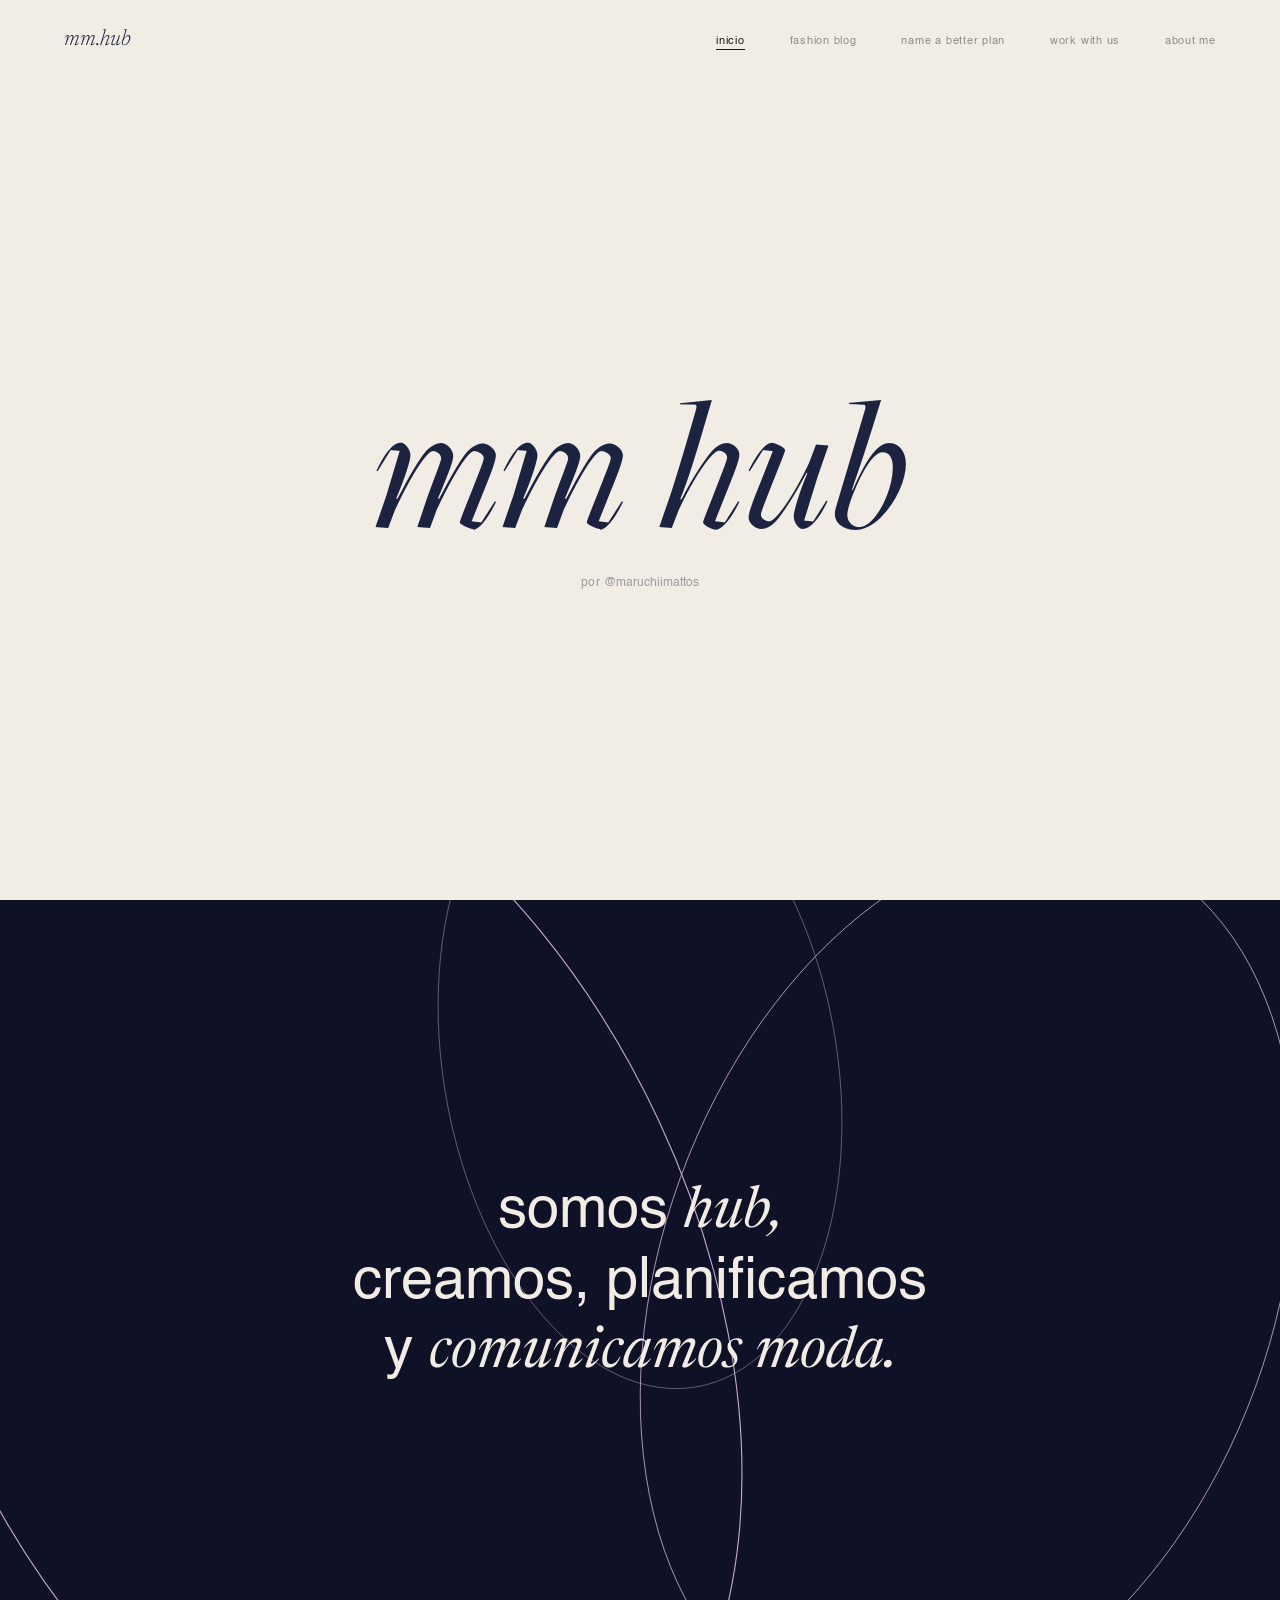
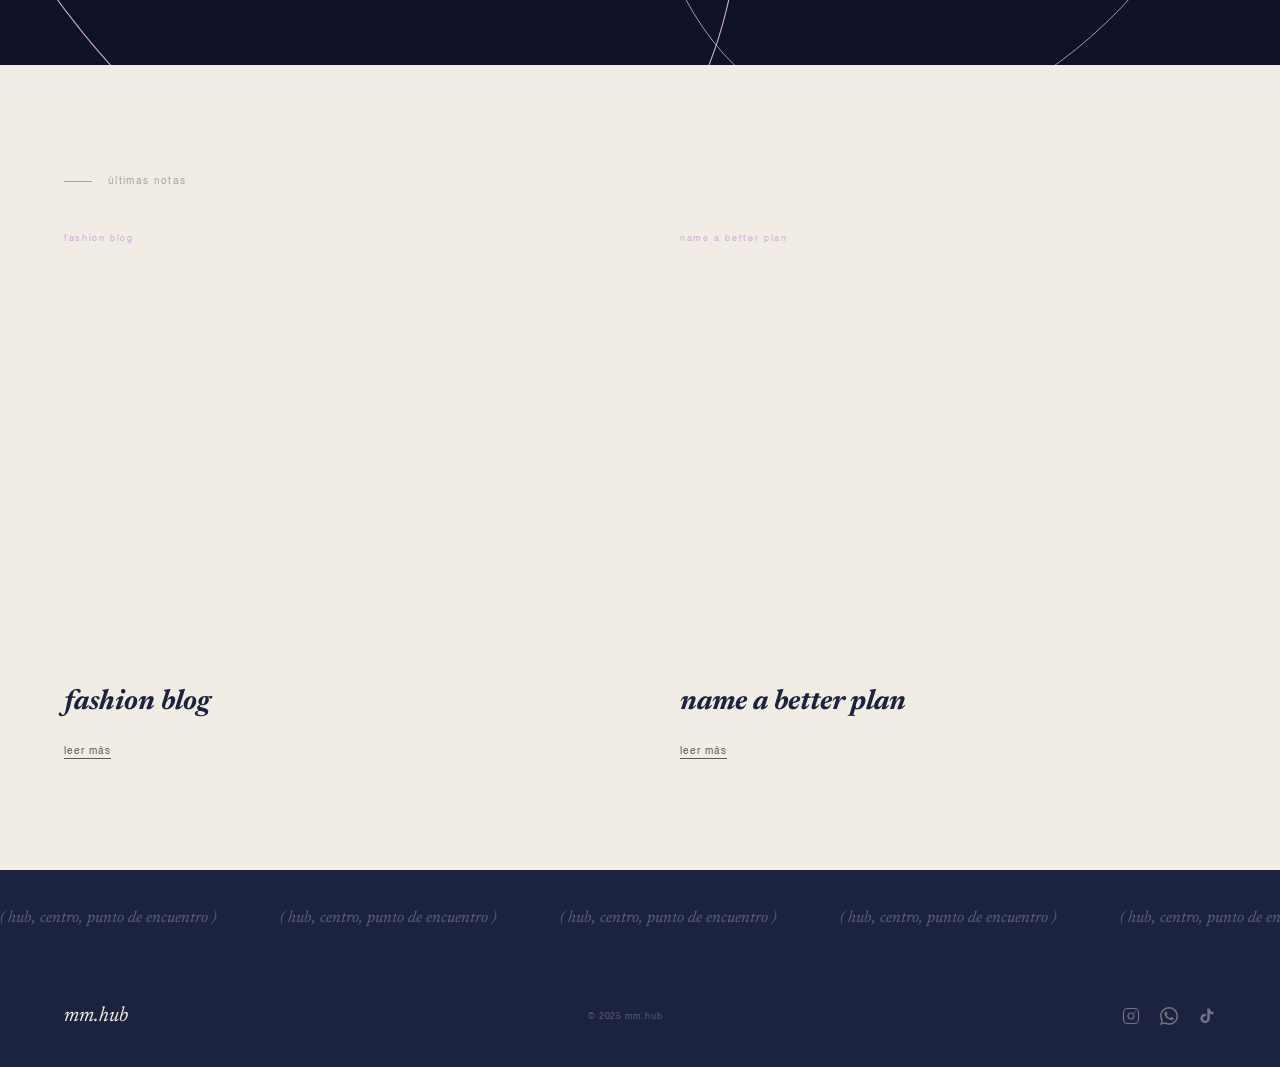
==== index.html @ 2b20dc08 "match reference: MMSerif hero title, photo overlap position, lema bg image + curves restored Co-Auth" ====
<!DOCTYPE html>
<html lang="es">
<head>
  <meta charset="UTF-8"/>
  <meta name="viewport" content="width=device-width, initial-scale=1.0"/>
  <title>mm.hub</title>
  <meta name="description" content="mm.hub — moda, comunicación y creatividad."/>
  <link rel="stylesheet" href="assets/css/style.css"/>
</head>
<body>

  <nav class="nav" id="nav">
    <a href="index.html" class="nav__logo">mm.hub</a>
    <ul class="nav__links">
      <li><a href="index.html" class="active">inicio</a></li>
      <li><a href="fashion-blog.html">fashion blog</a></li>
      <li><a href="name-a-better-plan.html">name a better plan</a></li>
      <li><a href="work.html">work with us</a></li>
      <li><a href="about.html">about me</a></li>
    </ul>
    <button class="nav__burger" aria-label="Menú"><span></span><span></span><span></span></button>
  </nav>

  <!-- HERO -->
  <section class="home-hero">
    <h1 class="home-hero__title">mm hub</h1>
    <img class="home-hero__photo" src="assets/images/hero-photo.jpg" alt="mm.hub" onerror="this.style.display='none'"/>
    <p class="home-hero__handle">por @<span style="letter-spacing:0">maruchiimattos</span></p>
  </section>

  <!-- LEMA -->
  <div class="lema">
    <div class="lema__overlay"></div>
    <svg class="lema__curves" viewBox="0 0 1200 700" fill="none" xmlns="http://www.w3.org/2000/svg" preserveAspectRatio="xMidYMid slice">
      <ellipse cx="300" cy="350" rx="350" ry="550" stroke="#C9A8D4" stroke-width="1" transform="rotate(-25 300 350)"/>
      <ellipse cx="900" cy="350" rx="280" ry="420" stroke="#C9A8D4" stroke-width="0.7" transform="rotate(20 900 350)"/>
      <ellipse cx="600" cy="150" rx="180" ry="300" stroke="#C9A8D4" stroke-width="0.4" transform="rotate(-10 600 150)"/>
    </svg>
    <div class="lema__text reveal">
      <p>somos <em>hub,</em></p>
      <p>creamos, planificamos</p>
      <p>y <em>comunicamos moda.</em></p>
    </div>
  </div>

  <!-- BLOG PREVIEW -->
  <section class="home-blog">
    <p class="section-label">últimas notas</p>
    <div class="home-blog__grid">

      <div class="reveal">
        <p class="home-blog__tag">fashion blog</p>
        <div class="home-blog__img" id="fb-img-wrap">
          <img src="assets/images/placeholder-fb.jpg" alt="" onerror="this.style.opacity='0'"/>
        </div>
        <h2 class="home-blog__title" id="fb-title">fashion blog</h2>
        <p class="home-blog__excerpt" id="fb-excerpt"></p>
        <a href="fashion-blog.html" class="home-blog__link">leer más</a>
      </div>

      <div class="reveal reveal-d1">
        <p class="home-blog__tag">name a better plan</p>
        <div class="home-blog__img" id="nb-img-wrap">
          <img src="assets/images/placeholder-nb.jpg" alt="" onerror="this.style.opacity='0'"/>
        </div>
        <h2 class="home-blog__title" id="nb-title">name a better plan</h2>
        <p class="home-blog__excerpt" id="nb-excerpt"></p>
        <a href="name-a-better-plan.html" class="home-blog__link">leer más</a>
      </div>

    </div>
  </section>

  <!-- MARQUEE -->
  <div class="marquee-band">
    <div class="marquee-band__track">
      <span class="marquee-band__item">( hub, centro, punto de encuentro )</span>
      <span class="marquee-band__item">( hub, centro, punto de encuentro )</span>
      <span class="marquee-band__item">( hub, centro, punto de encuentro )</span>
      <span class="marquee-band__item">( hub, centro, punto de encuentro )</span>
      <span class="marquee-band__item">( hub, centro, punto de encuentro )</span>
      <span class="marquee-band__item">( hub, centro, punto de encuentro )</span>
    </div>
  </div>

  <footer class="footer">
    <span class="footer__logo">mm.hub</span>
    <span class="footer__copy">© 2025 mm.hub</span>
    <div class="footer__socials">
      <a href="https://www.instagram.com/maruchiimattos/" target="_blank" rel="noopener" class="footer__social" aria-label="Instagram">
        <svg width="18" height="18" viewBox="0 0 24 24" fill="none" stroke="currentColor" stroke-width="1.5" stroke-linecap="round" stroke-linejoin="round"><rect x="2" y="2" width="20" height="20" rx="5"/><circle cx="12" cy="12" r="4"/><circle cx="17.5" cy="6.5" r="1" fill="currentColor" stroke="none"/></svg>
      </a>
      <a href="https://wa.me/59895314458" target="_blank" rel="noopener" class="footer__social" aria-label="WhatsApp">
        <svg width="18" height="18" viewBox="0 0 24 24" fill="currentColor"><path d="M17.472 14.382c-.297-.149-1.758-.867-2.03-.967-.273-.099-.471-.148-.67.15-.197.297-.767.966-.94 1.164-.173.199-.347.223-.644.075-.297-.15-1.255-.463-2.39-1.475-.883-.788-1.48-1.761-1.653-2.059-.173-.297-.018-.458.13-.606.134-.133.298-.347.446-.52.149-.174.198-.298.298-.497.099-.198.05-.371-.025-.52-.075-.149-.669-1.612-.916-2.207-.242-.579-.487-.5-.669-.51-.173-.008-.371-.01-.57-.01-.198 0-.52.074-.792.372-.272.297-1.04 1.016-1.04 2.479 0 1.462 1.065 2.875 1.213 3.074.149.198 2.096 3.2 5.077 4.487.709.306 1.262.489 1.694.625.712.227 1.36.195 1.871.118.571-.085 1.758-.719 2.006-1.413.248-.694.248-1.289.173-1.413-.074-.124-.272-.198-.57-.347m-5.421 7.403h-.004a9.87 9.87 0 01-5.031-1.378l-.361-.214-3.741.982.998-3.648-.235-.374a9.86 9.86 0 01-1.51-5.26c.001-5.45 4.436-9.884 9.888-9.884 2.64 0 5.122 1.03 6.988 2.898a9.825 9.825 0 012.893 6.994c-.003 5.45-4.437 9.884-9.885 9.884m8.413-18.297A11.815 11.815 0 0012.05 0C5.495 0 .16 5.335.157 11.892c0 2.096.547 4.142 1.588 5.945L.057 24l6.305-1.654a11.882 11.882 0 005.683 1.448h.005c6.554 0 11.89-5.335 11.893-11.893a11.821 11.821 0 00-3.48-8.413z"/></svg>
      </a>
      <a href="https://www.tiktok.com/@maruchiimattos" target="_blank" rel="noopener" class="footer__social" aria-label="TikTok">
        <svg width="18" height="18" viewBox="0 0 24 24" fill="currentColor"><path d="M19.59 6.69a4.83 4.83 0 01-3.77-4.25V2h-3.45v13.67a2.89 2.89 0 01-2.88 2.5 2.89 2.89 0 01-2.89-2.89 2.89 2.89 0 012.89-2.89c.28 0 .54.04.79.1V9.01a6.27 6.27 0 00-.79-.05 6.34 6.34 0 00-6.34 6.34 6.34 6.34 0 006.34 6.34 6.34 6.34 0 006.33-6.34V8.69a8.19 8.19 0 004.79 1.54V6.79a4.85 4.85 0 01-1.02-.1z"/></svg>
      </a>
    </div>
  </footer>

  <script src="assets/js/main.js"></script>
  <script src="assets/js/blog-loader.js"></script>
  <script>
    loadHomePreview(
      "fashion_blog",
      document.getElementById("fb-title"),
      document.getElementById("fb-excerpt"),
      document.getElementById("fb-img-wrap")
    );
    loadHomePreview(
      "name_a_better_plan",
      document.getElementById("nb-title"),
      document.getElementById("nb-excerpt"),
      document.getElementById("nb-img-wrap")
    );
  </script>
</body>
</html>
---- assets/css/style.css ----
@import url('https://fonts.googleapis.com/css2?family=Newsreader:ital,opsz,wght@1,6..72,300;1,6..72,400&display=swap');

/* FONTS */
@font-face {
  font-family: 'MMSerif';
  src: url('../fonts/serif.otf') format('opentype');
  font-weight: 400;
  font-style: italic;
  font-display: swap;
}
@font-face {
  font-family: 'MMSans';
  src: url('../fonts/sans.ttf') format('truetype');
  font-weight: 400;
  font-style: normal;
  font-display: swap;
}

/* TOKENS */
:root {
  --cream:    #F2EDE4;
  --navy:     #1C2340;
  --lavender: #C9A8D4;
  --black:    #1A1A1A;
  --ff-display: 'Newsreader', Georgia, sans-serif;
  --ff-serif:   'MMSerif', Georgia, sans-serif;
  --ff-sans:    'MMSans', Helvetica, Arial, sans-serif;
  --ease:     cubic-bezier(0.25, 0.1, 0.25, 1);
  --ease-out: cubic-bezier(0, 0, 0.2, 1);
}

/* RESET */
*, *::before, *::after { box-sizing: border-box; margin: 0; padding: 0; }
html { scroll-behavior: smooth; }
body {
  font-family: var(--ff-sans);
  color: var(--black);
  background: var(--cream);
  -webkit-font-smoothing: antialiased;
  overflow-x: hidden;
}
img { display: block; max-width: 100%; }
a { text-decoration: none; color: inherit; }
ul { list-style: none; }
button { cursor: pointer; border: none; background: none; font-family: inherit; }

/* ── NAV ── */
.nav {
  position: fixed;
  top: 0; left: 0; right: 0;
  z-index: 100;
  display: flex;
  align-items: center;
  justify-content: space-between;
  padding: 1.8rem 4rem;
  transition: background 0.4s, padding 0.3s, box-shadow 0.3s;
}
.nav.scrolled {
  background: var(--cream);
  padding: 1.1rem 4rem;
  box-shadow: 0 1px 0 rgba(26,26,26,0.07);
}
.nav__logo {
  font-family: 'Newsreader', Georgia, sans-serif;
  font-style: italic;
  font-weight: 300;
  font-size: 1.4rem;
  color: var(--navy);
}
.nav__links {
  display: flex;
  gap: 2.8rem;
  align-items: center;
}
.nav__links a {
  font-family: var(--ff-sans);
  font-size: 0.68rem;
  letter-spacing: 0.07em;
  color: var(--black);
  opacity: 0.45;
  transition: opacity 0.2s;
}
.nav__links a:hover, .nav__links a.active { opacity: 1; }
.nav__links a.active { border-bottom: 1px solid currentColor; padding-bottom: 2px; }
.nav__burger {
  display: none;
  flex-direction: column;
  gap: 5px;
  padding: 4px;
}
.nav__burger span {
  display: block; width: 22px; height: 1px;
  background: var(--black);
  transition: transform 0.3s, opacity 0.3s;
}
.nav__burger.open span:nth-child(1) { transform: translateY(6px) rotate(45deg); }
.nav__burger.open span:nth-child(2) { opacity: 0; }
.nav__burger.open span:nth-child(3) { transform: translateY(-6px) rotate(-45deg); }

/* ── HOME HERO ── */
.home-hero {
  min-height: 100vh;
  display: flex;
  flex-direction: column;
  align-items: center;
  justify-content: center;
  background: var(--cream);
  padding: 10rem 4rem 6rem;
  text-align: center;
  position: relative;
  overflow: hidden;
}
.home-hero__title {
  font-family: 'MMSerif', Georgia, sans-serif;
  font-style: italic;
  font-weight: 400;
  font-size: clamp(5rem, 15vw, 13rem);
  color: var(--navy);
  line-height: 0.88;
  position: relative;
  z-index: 1;
}
.home-hero__photo {
  width: clamp(160px, 18vw, 240px);
  aspect-ratio: 3/4;
  object-fit: cover;
  position: absolute;
  top: 50%;
  left: 50%;
  transform: translate(-35%, -52%) rotate(5deg);
  z-index: 2;
  box-shadow: 0 16px 48px rgba(0,0,0,0.18);
}
.home-hero__handle {
  font-size: 0.78rem;
  letter-spacing: 0.04em;
  color: var(--navy);
  opacity: 0.4;
  margin-top: 2rem;
  position: relative;
  z-index: 1;
}

/* ── LEMA ── */
.lema {
  min-height: 85vh;
  display: flex;
  align-items: center;
  justify-content: center;
  background: var(--navy) url('../images/lema-bg.jpg') center/cover no-repeat;
  position: relative;
  overflow: hidden;
}
.lema__overlay {
  position: absolute;
  inset: 0;
  background: rgba(10, 12, 28, 0.72);
}
.lema__curves {
  position: absolute;
  inset: 0;
  width: 100%;
  height: 100%;
  pointer-events: none;
}
.lema__text {
  position: relative;
  z-index: 1;
  text-align: center;
  padding: 3rem;
}
.lema__text p {
  font-family: var(--ff-sans);
  font-size: clamp(1.8rem, 4.5vw, 3.8rem);
  color: var(--cream);
  line-height: 1.2;
}
.lema__text em {
  font-family: var(--ff-display);
  font-style: italic;
}

/* ── HOME BLOG PREVIEW ── */
.home-blog {
  background: var(--cream);
  padding: 7rem 4rem;
}
.section-label {
  font-size: 0.6rem;
  letter-spacing: 0.14em;
  opacity: 0.35;
  margin-bottom: 3rem;
  display: flex;
  align-items: center;
  gap: 1rem;
}
.section-label::before {
  content: '';
  display: block;
  width: 28px;
  height: 1px;
  background: currentColor;
}
.home-blog__grid {
  display: grid;
  grid-template-columns: 1fr 1fr;
  gap: 5rem;
}
.home-blog__tag {
  font-size: 0.57rem;
  letter-spacing: 0.18em;
  color: var(--lavender);
  margin-bottom: 1.2rem;
}
.home-blog__img {
  width: 100%;
  aspect-ratio: 4/3;
  object-fit: cover;
  margin-bottom: 1.5rem;
  overflow: hidden;
}
.home-blog__img img {
  width: 100%;
  height: 100%;
  object-fit: cover;
  transition: transform 0.6s var(--ease);
}
.home-blog__img:hover img { transform: scale(1.03); }
.home-blog__title {
  font-family: var(--ff-display);
  font-style: italic;
  font-size: 1.75rem;
  color: var(--navy);
  line-height: 1.05;
  margin-bottom: 0.9rem;
}
.home-blog__excerpt {
  font-size: 0.83rem;
  line-height: 1.9;
  opacity: 0.52;
  margin-bottom: 1.5rem;
}
.home-blog__link {
  font-size: 0.6rem;
  letter-spacing: 0.1em;
  border-bottom: 1px solid var(--black);
  padding-bottom: 2px;
  opacity: 0.7;
  transition: opacity 0.2s;
}
.home-blog__link:hover { opacity: 1; }

/* ── MARQUEE ── */
.marquee-band {
  background: var(--navy);
  padding: 2.5rem 0;
  overflow: hidden;
}
.marquee-band__track {
  display: flex;
  gap: 4rem;
  white-space: nowrap;
  animation: marquee 28s linear infinite;
}
.marquee-band__item {
  font-family: var(--ff-display);
  font-style: italic;
  font-size: 1rem;
  color: var(--cream);
  opacity: 0.3;
  flex-shrink: 0;
  transition: opacity 0.3s;
}
.marquee-band__item:hover { opacity: 0.8; }
@keyframes marquee {
  from { transform: translateX(0); }
  to   { transform: translateX(-50%); }
}

/* ── BLOG PAGES ── */
.blog-page { background: var(--cream); padding-top: 6rem; }

.blog-featured {
  display: grid;
  grid-template-columns: 1fr 1fr;
  min-height: 80vh;
}
.blog-featured__img {
  width: 100%;
  height: 100%;
  min-height: 60vh;
  object-fit: cover;
}
.blog-featured__content {
  padding: 5rem;
  display: flex;
  flex-direction: column;
  justify-content: center;
}
.blog-featured__label {
  font-size: 0.57rem;
  letter-spacing: 0.2em;
  color: rgba(26,26,26,0.38);
  margin-bottom: 2rem;
}
.blog-featured__title {
  font-family: var(--ff-display);
  font-style: italic;
  font-size: clamp(2rem, 4vw, 3.8rem);
  color: var(--navy);
  line-height: 1.0;
  margin-bottom: 1.5rem;
}
.blog-featured__text {
  font-size: 0.88rem;
  line-height: 2;
  opacity: 0.55;
  max-width: 420px;
  margin-bottom: 2.5rem;
}
.blog-featured__date {
  font-size: 0.57rem;
  letter-spacing: 0.1em;
  opacity: 0.3;
  margin-bottom: 2rem;
}
.blog-featured__read {
  font-size: 0.65rem;
  letter-spacing: 0.1em;
  color: var(--navy);
  border-bottom: 1px solid var(--navy);
  padding-bottom: 3px;
  display: inline-block;
  opacity: 0.65;
  transition: opacity 0.2s;
}
.blog-featured__read:hover { opacity: 1; }

.blog-grid {
  display: grid;
  grid-template-columns: repeat(3, 1fr);
  gap: 3rem 2.5rem;
  padding: 5rem 4rem;
  background: var(--cream);
}
.blog-card { cursor: pointer; }
.blog-card__img-wrap {
  overflow: hidden;
  margin-bottom: 1.1rem;
}
.blog-card__img {
  width: 100%;
  aspect-ratio: 3/4;
  object-fit: cover;
  display: block;
  transition: transform 0.6s var(--ease);
}
.blog-card:hover .blog-card__img { transform: scale(1.04); }
.blog-card__cat {
  font-size: 0.53rem;
  letter-spacing: 0.2em;
  color: rgba(26,26,26,0.38);
  margin-bottom: 0.45rem;
}
.blog-card__title {
  font-family: var(--ff-display);
  font-style: italic;
  font-size: 1.18rem;
  color: var(--navy);
  line-height: 1.15;
  margin-bottom: 0.55rem;
}
.blog-card__excerpt {
  font-size: 0.75rem;
  line-height: 1.85;
  opacity: 0.48;
}
.blog-card__date {
  margin-top: 0.7rem;
  font-size: 0.53rem;
  letter-spacing: 0.1em;
  opacity: 0.28;
}

/* ── WORK WITH US ── */
.work-page { background: var(--cream); }
.work-intro {
  padding: 9rem 4rem 4rem;
}
.work-intro__title {
  font-family: var(--ff-display);
  font-style: italic;
  font-size: clamp(3rem, 7vw, 6rem);
  color: var(--navy);
  line-height: 1.0;
  max-width: 700px;
  margin-bottom: 1.5rem;
}
.work-intro__sub {
  font-size: 0.88rem;
  line-height: 1.9;
  opacity: 0.48;
  max-width: 440px;
}

.accordion { border-top: 1px solid rgba(26,26,26,0.09); }
.accordion__item { border-bottom: 1px solid rgba(26,26,26,0.09); }
.accordion__trigger {
  width: 100%;
  display: grid;
  grid-template-columns: 64px 1fr 36px;
  align-items: center;
  gap: 2rem;
  padding: 2.5rem 4rem;
  text-align: left;
  cursor: pointer;
  transition: background 0.25s;
}
.accordion__trigger:hover { background: rgba(26,26,26,0.02); }
.accordion__num {
  font-family: var(--ff-display);
  font-style: italic;
  font-size: 2rem;
  color: var(--lavender);
  line-height: 1;
}
.accordion__name {
  font-family: var(--ff-display);
  font-style: italic;
  font-size: clamp(1.4rem, 2.5vw, 2rem);
  color: var(--navy);
}
.accordion__icon {
  font-size: 1.4rem;
  color: var(--navy);
  opacity: 0.35;
  transition: transform 0.4s var(--ease), opacity 0.2s;
  justify-self: end;
  line-height: 1;
}
.accordion__item.open .accordion__icon {
  transform: rotate(45deg);
  opacity: 0.7;
}
.accordion__body {
  max-height: 0;
  overflow: hidden;
  transition: max-height 0.5s var(--ease);
}
.accordion__body-inner {
  padding: 0 4rem 2.8rem calc(64px + 2rem + 4rem);
  font-size: 0.87rem;
  line-height: 2.05;
  opacity: 0.55;
  max-width: 580px;
}

.work-cta {
  background: var(--navy);
  padding: 7rem 4rem;
  text-align: center;
}
.work-cta__title {
  font-family: 'Newsreader', Georgia, sans-serif;
  font-style: italic;
  font-weight: 300;
  font-optical-sizing: none;
  font-size: clamp(2rem, 5vw, 3.5rem);
  color: var(--cream);
  margin-bottom: 3rem;
  line-height: 1.1;
}
.work-cta__btns { display: flex; gap: 1.5rem; justify-content: center; flex-wrap: wrap; }
.btn {
  display: inline-block;
  padding: 1rem 2.5rem;
  font-family: var(--ff-sans);
  font-size: 0.68rem;
  letter-spacing: 0.12em;
  transition: all 0.3s;
  cursor: pointer;
}
.btn--cream { background: var(--cream); color: var(--navy); }
.btn--cream:hover { background: #fff; }
.btn--outline { background: transparent; color: var(--cream); border: 1px solid rgba(240,235,227,0.3); }
.btn--outline:hover { border-color: rgba(240,235,227,0.8); }

/* ── ABOUT ME ── */
.about-page { background: var(--cream); }
.about-hero {
  display: grid;
  grid-template-columns: 1fr 1fr;
  min-height: 100vh;
}
.about-hero__img {
  width: 100%;
  height: 100%;
  object-fit: cover;
  object-position: top;
  min-height: 60vh;
}
.about-hero__content {
  padding: 9rem 5rem 5rem;
  display: flex;
  flex-direction: column;
  justify-content: center;
}
.about-hero__hi {
  font-family: var(--ff-display);
  font-style: italic;
  font-size: clamp(4rem, 8vw, 7rem);
  color: var(--navy);
  line-height: 0.9;
  margin-bottom: 2.5rem;
}
.about-hero__bio {
  font-size: 0.91rem;
  line-height: 2.1;
  opacity: 0.6;
  margin-bottom: 3rem;
  max-width: 420px;
}
.about-hero__btns { display: flex; gap: 1rem; flex-wrap: wrap; }
.about-btn {
  display: inline-block;
  padding: 0.9rem 2.2rem;
  font-family: var(--ff-sans);
  font-size: 0.68rem;
  letter-spacing: 0.1em;
  transition: all 0.3s;
}
.about-btn--dark { background: var(--navy); color: var(--cream); }
.about-btn--dark:hover { background: var(--black); }
.about-btn--ghost { border: 1px solid rgba(26,26,26,0.25); color: var(--black); }
.about-btn--ghost:hover { border-color: var(--black); }

.about-feed {
  padding: 6rem 4rem;
}
.about-feed__grid {
  display: grid;
  grid-template-columns: repeat(3, 1fr);
  gap: 0.5rem;
  margin-top: 2.5rem;
}
.about-feed__item { aspect-ratio: 1; overflow: hidden; }
.about-feed__item img {
  width: 100%; height: 100%;
  object-fit: cover;
  transition: transform 0.5s var(--ease);
}
.about-feed__item:hover img { transform: scale(1.05); }

/* ── FOOTER ── */
.footer {
  background: var(--navy);
  padding: 2.5rem 4rem;
  display: flex;
  align-items: center;
  justify-content: space-between;
}
.footer__logo {
  font-family: var(--ff-display);
  font-style: italic;
  font-size: 1.3rem;
  color: var(--cream);
}
.footer__copy {
  font-size: 0.58rem;
  letter-spacing: 0.06em;
  color: var(--cream);
  opacity: 0.28;
}
.footer__socials { display: flex; gap: 1.25rem; align-items: center; }
.footer__social {
  color: var(--cream);
  opacity: 0.4;
  display: flex;
  align-items: center;
  transition: opacity 0.2s, transform 0.2s;
}
.footer__social:hover { opacity: 1; transform: translateY(-2px); }

/* ── POST PAGE ── */
.post-page { background: var(--cream); min-height: 80vh; }

.post-loading {
  display: flex; align-items: center; justify-content: center;
  min-height: 80vh; padding-top: 6rem;
  font-family: var(--ff-display); font-style: italic;
  font-size: 1.4rem; color: var(--navy); opacity: 0.35;
}

.post-hero {
  width: 100%;
  max-height: 70vh;
  overflow: hidden;
  padding-top: 5rem;
}
.post-hero__img {
  width: 100%;
  max-height: 65vh;
  object-fit: cover;
  object-position: center top;
  display: block;
}

.post-body {
  max-width: 720px;
  margin: 0 auto;
  padding: 4rem 2rem 8rem;
}
.post-back {
  display: inline-block;
  font-size: 0.62rem;
  letter-spacing: 0.1em;
  opacity: 0.4;
  margin-bottom: 2.5rem;
  transition: opacity 0.2s;
  border-bottom: 1px solid currentColor;
  padding-bottom: 2px;
}
.post-back:hover { opacity: 0.85; }
.post-cat {
  font-size: 0.57rem;
  letter-spacing: 0.2em;
  color: var(--lavender);
  margin-bottom: 1rem;
}
.post-title {
  font-family: var(--ff-display);
  font-style: italic;
  font-size: clamp(2.2rem, 5vw, 3.8rem);
  color: var(--navy);
  line-height: 1.05;
  margin-bottom: 1rem;
}
.post-date {
  font-size: 0.57rem;
  letter-spacing: 0.1em;
  opacity: 0.3;
  margin-bottom: 3rem;
}
.post-text {
  font-size: 1rem;
  line-height: 2.1;
  opacity: 0.7;
  color: var(--black);
}
.post-empty {
  padding: 8rem 3rem;
  text-align: center;
  font-family: var(--ff-display);
  font-style: italic;
  font-size: 1.2rem;
  opacity: 0.4;
}
.post-empty a { border-bottom: 1px solid currentColor; }

/* make blog-featured behave as block link */
a.blog-featured { display: grid; grid-template-columns: 1fr 1fr; }
a.blog-featured .blog-featured__img { transition: transform 0.6s var(--ease); }
a.blog-featured:hover .blog-featured__img { transform: scale(1.02); }

/* ── REVEAL ANIMATIONS ── */
.reveal {
  opacity: 0;
  transform: translateY(26px);
  transition: opacity 0.8s var(--ease-out), transform 0.8s var(--ease-out);
}
.reveal.visible { opacity: 1; transform: none; }
.reveal-d1 { transition-delay: 0.1s; }
.reveal-d2 { transition-delay: 0.2s; }
.reveal-d3 { transition-delay: 0.3s; }

/* ── RESPONSIVE ── */
@media (max-width: 900px) {
  .nav { padding: 1.2rem 1.5rem; }
  .nav__links { display: none; }
  .nav__links.open {
    display: flex; flex-direction: column;
    position: fixed; inset: 0;
    background: var(--cream);
    align-items: center; justify-content: center;
    gap: 2.5rem; z-index: 99;
  }
  .nav__links.open a { font-size: 1.1rem; opacity: 0.7; }
  .nav__burger { display: flex; }
  .home-hero { padding: 8rem 1.5rem 4rem; }
  .home-hero__photo { display: none; }
  .home-blog { padding: 4rem 1.5rem; }
  .home-blog__grid { grid-template-columns: 1fr; gap: 3rem; }
  .lema__text p { font-size: 1.8rem; }
  .blog-featured { grid-template-columns: 1fr; }
  .blog-featured__content { padding: 3rem 1.5rem; }
  .blog-grid { grid-template-columns: 1fr 1fr; padding: 3rem 1.5rem; gap: 2rem; }
  .work-intro { padding: 6rem 1.5rem 3rem; }
  .accordion__trigger { padding: 2rem 1.5rem; grid-template-columns: 40px 1fr 28px; gap: 1rem; }
  .accordion__body-inner { padding: 0 1.5rem 2rem 3.5rem; }
  .work-cta { padding: 5rem 1.5rem; }
  .about-hero { grid-template-columns: 1fr; }
  .about-hero__content { padding: 4rem 1.5rem; }
  .about-feed { padding: 4rem 1.5rem; }
  .about-feed__grid { grid-template-columns: repeat(2, 1fr); }
  .footer { flex-direction: column; gap: 1.5rem; text-align: center; padding: 2rem 1.5rem; }
}
@media (max-width: 480px) {
  .blog-grid { grid-template-columns: 1fr; }
  .home-hero__title { font-size: 3.8rem; }
}
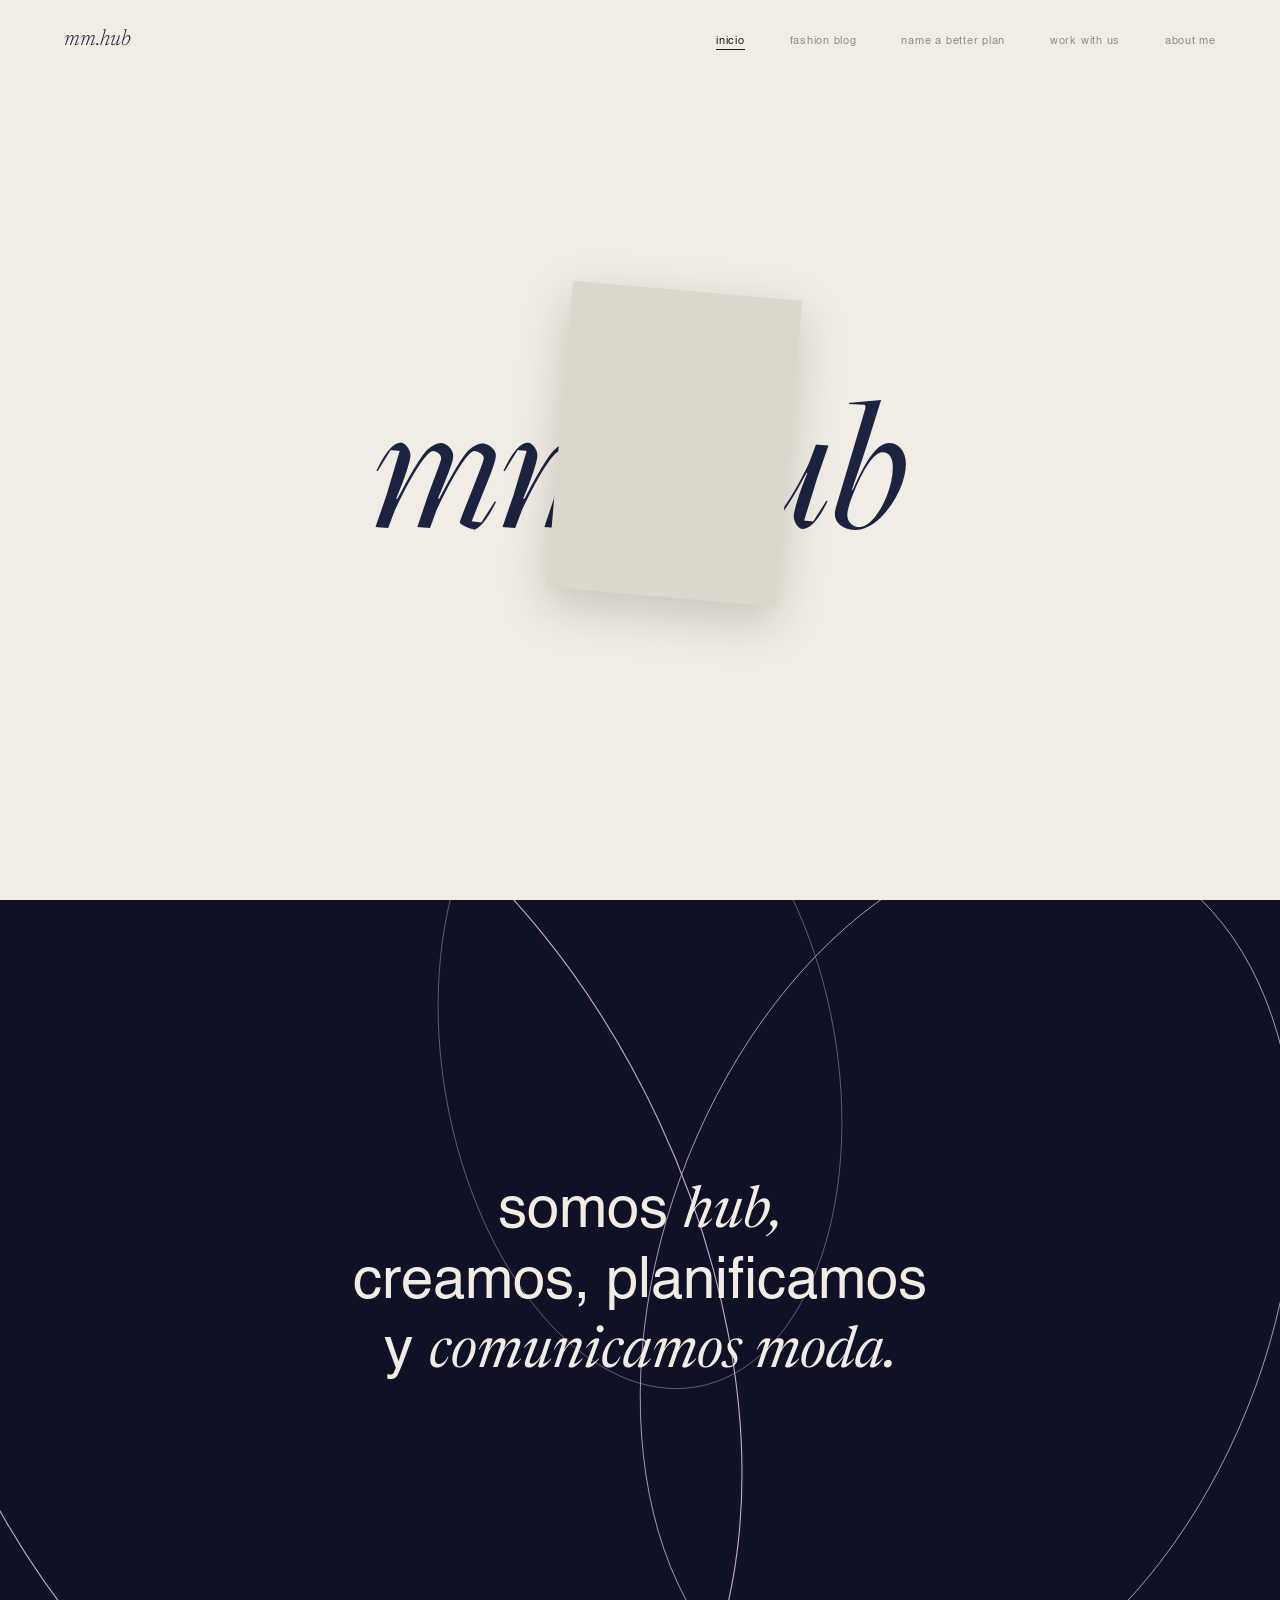
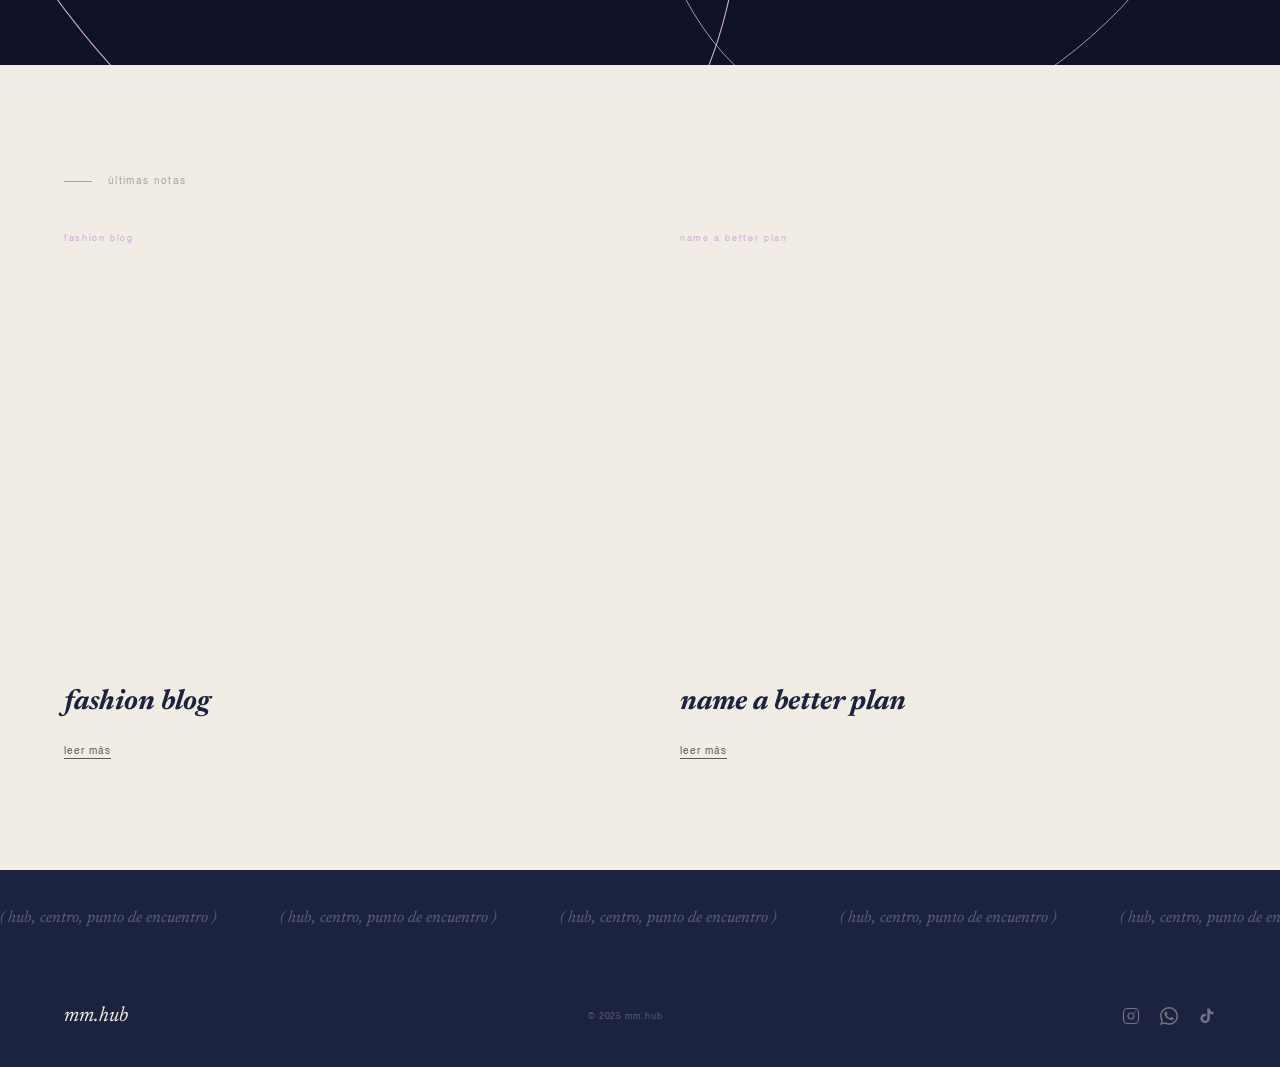
==== commit 4a466d6f: "hero photo: wrap div with placeholder bg so layout shows without image file Co-Authored-By: Claude S" ====
--- a/index.html
+++ b/index.html
@@ -24,7 +24,9 @@
   <!-- HERO -->
   <section class="home-hero">
     <h1 class="home-hero__title">mm hub</h1>
-    <img class="home-hero__photo" src="assets/images/hero-photo.jpg" alt="mm.hub" onerror="this.style.display='none'"/>
+    <div class="home-hero__photo-wrap">
+      <img class="home-hero__photo-img" src="assets/images/hero-photo.jpg" alt="mm.hub" onerror="this.style.opacity='0'"/>
+    </div>
     <p class="home-hero__handle">por @<span style="letter-spacing:0">maruchiimattos</span></p>
   </section>
 
--- a/assets/css/style.css
+++ b/assets/css/style.css
@@ -120,16 +120,24 @@
   position: relative;
   z-index: 1;
 }
-.home-hero__photo {
+.home-hero__photo-wrap {
   width: clamp(160px, 18vw, 240px);
   aspect-ratio: 3/4;
-  object-fit: cover;
   position: absolute;
   top: 50%;
   left: 50%;
   transform: translate(-35%, -52%) rotate(5deg);
   z-index: 2;
   box-shadow: 0 16px 48px rgba(0,0,0,0.18);
+  background: #ddd8ce;
+  overflow: hidden;
+}
+.home-hero__photo-img {
+  width: 100%;
+  height: 100%;
+  object-fit: cover;
+  display: block;
+  transition: opacity 0.3s;
 }
 .home-hero__handle {
   font-size: 0.78rem;
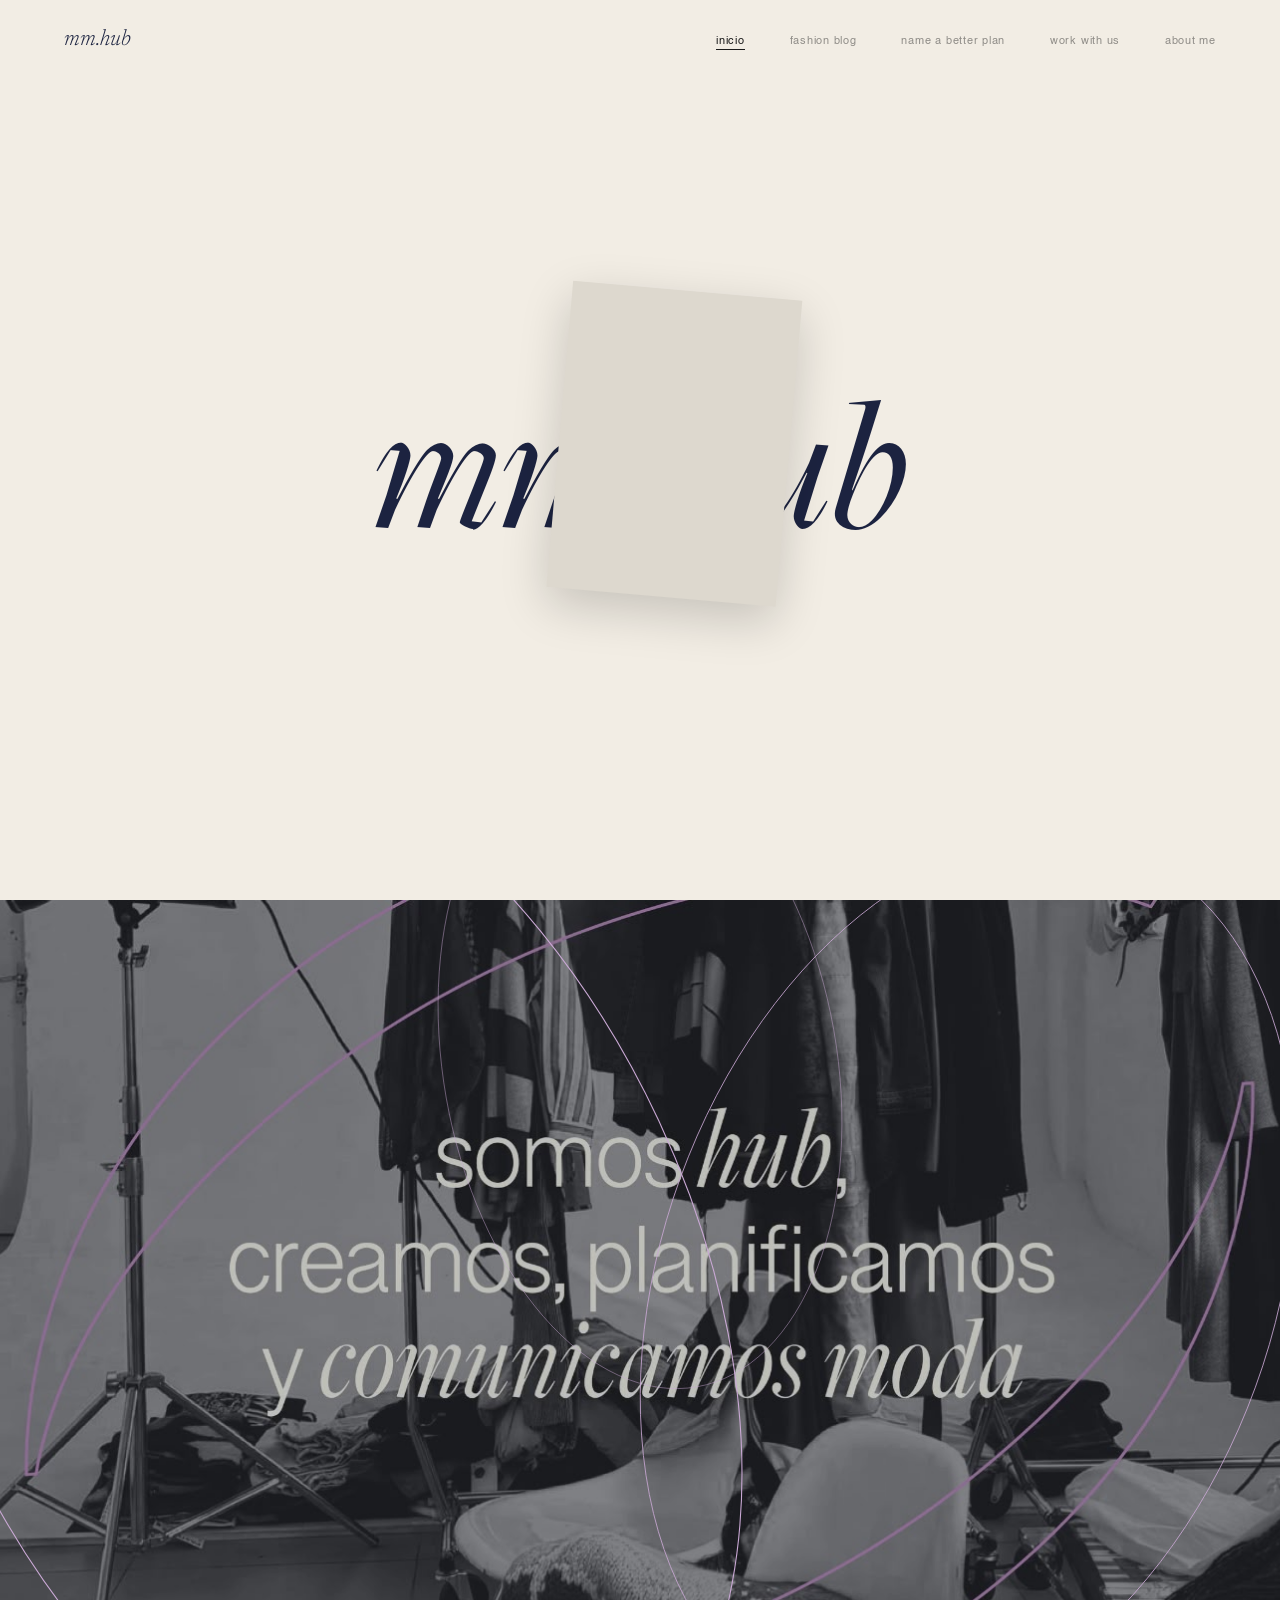
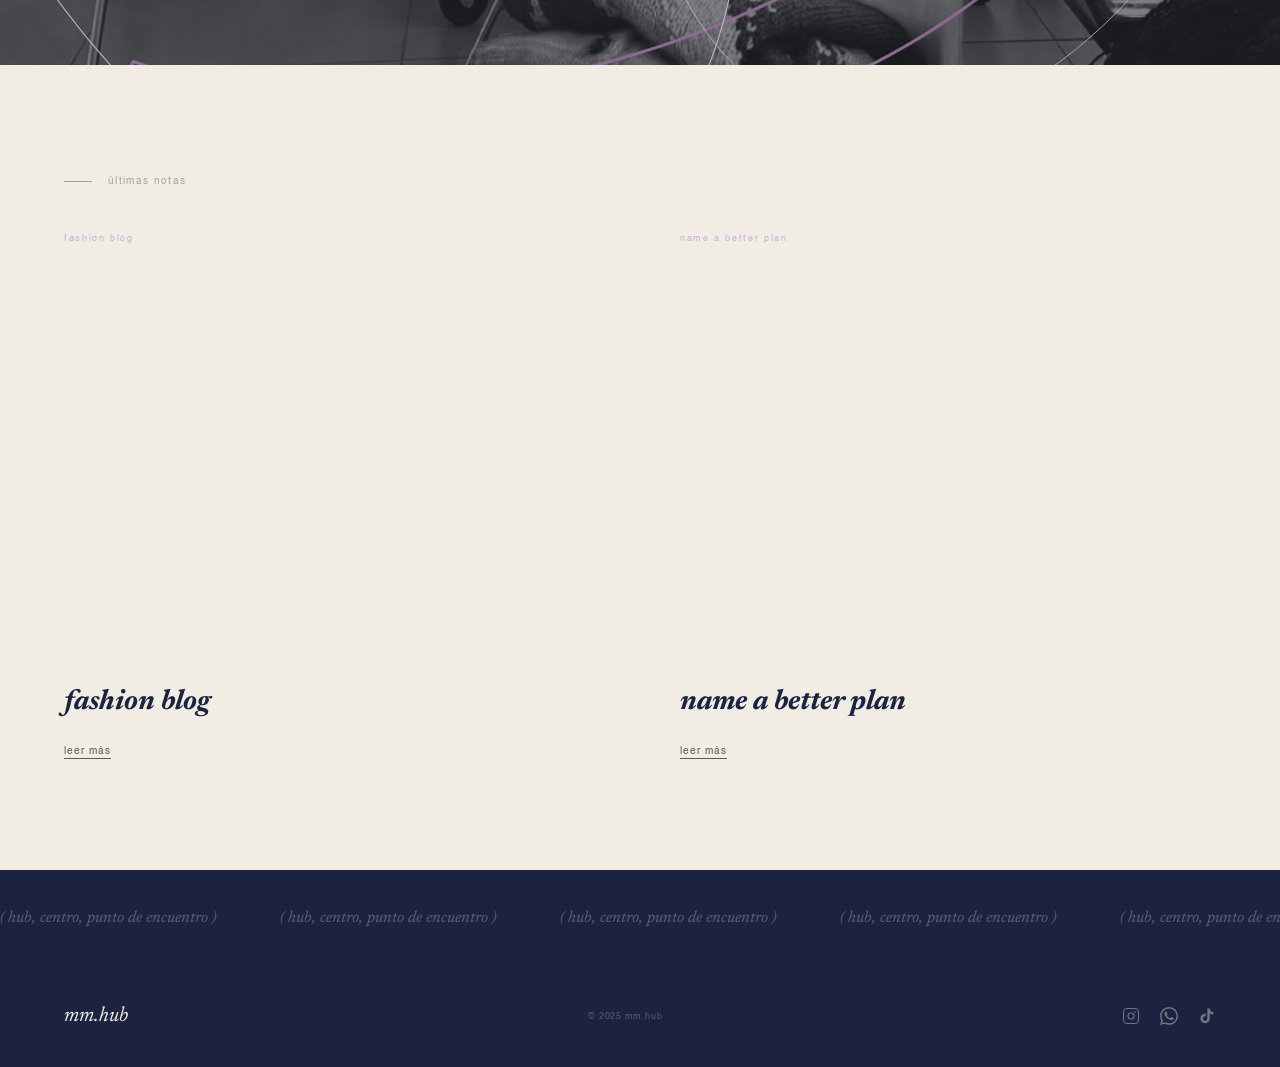
==== commit 15ea5e5f: "lema: remove html text (baked in photo), reduce overlay opacity Co-Authored-By: Claude Sonnet 4.6 <n" ====
--- a/index.html
+++ b/index.html
@@ -38,11 +38,6 @@
       <ellipse cx="900" cy="350" rx="280" ry="420" stroke="#C9A8D4" stroke-width="0.7" transform="rotate(20 900 350)"/>
       <ellipse cx="600" cy="150" rx="180" ry="300" stroke="#C9A8D4" stroke-width="0.4" transform="rotate(-10 600 150)"/>
     </svg>
-    <div class="lema__text reveal">
-      <p>somos <em>hub,</em></p>
-      <p>creamos, planificamos</p>
-      <p>y <em>comunicamos moda.</em></p>
-    </div>
   </div>
 
   <!-- BLOG PREVIEW -->
--- a/assets/css/style.css
+++ b/assets/css/style.css
@@ -162,7 +162,7 @@
 .lema__overlay {
   position: absolute;
   inset: 0;
-  background: rgba(10, 12, 28, 0.72);
+  background: rgba(10, 12, 28, 0.25);
 }
 .lema__curves {
   position: absolute;
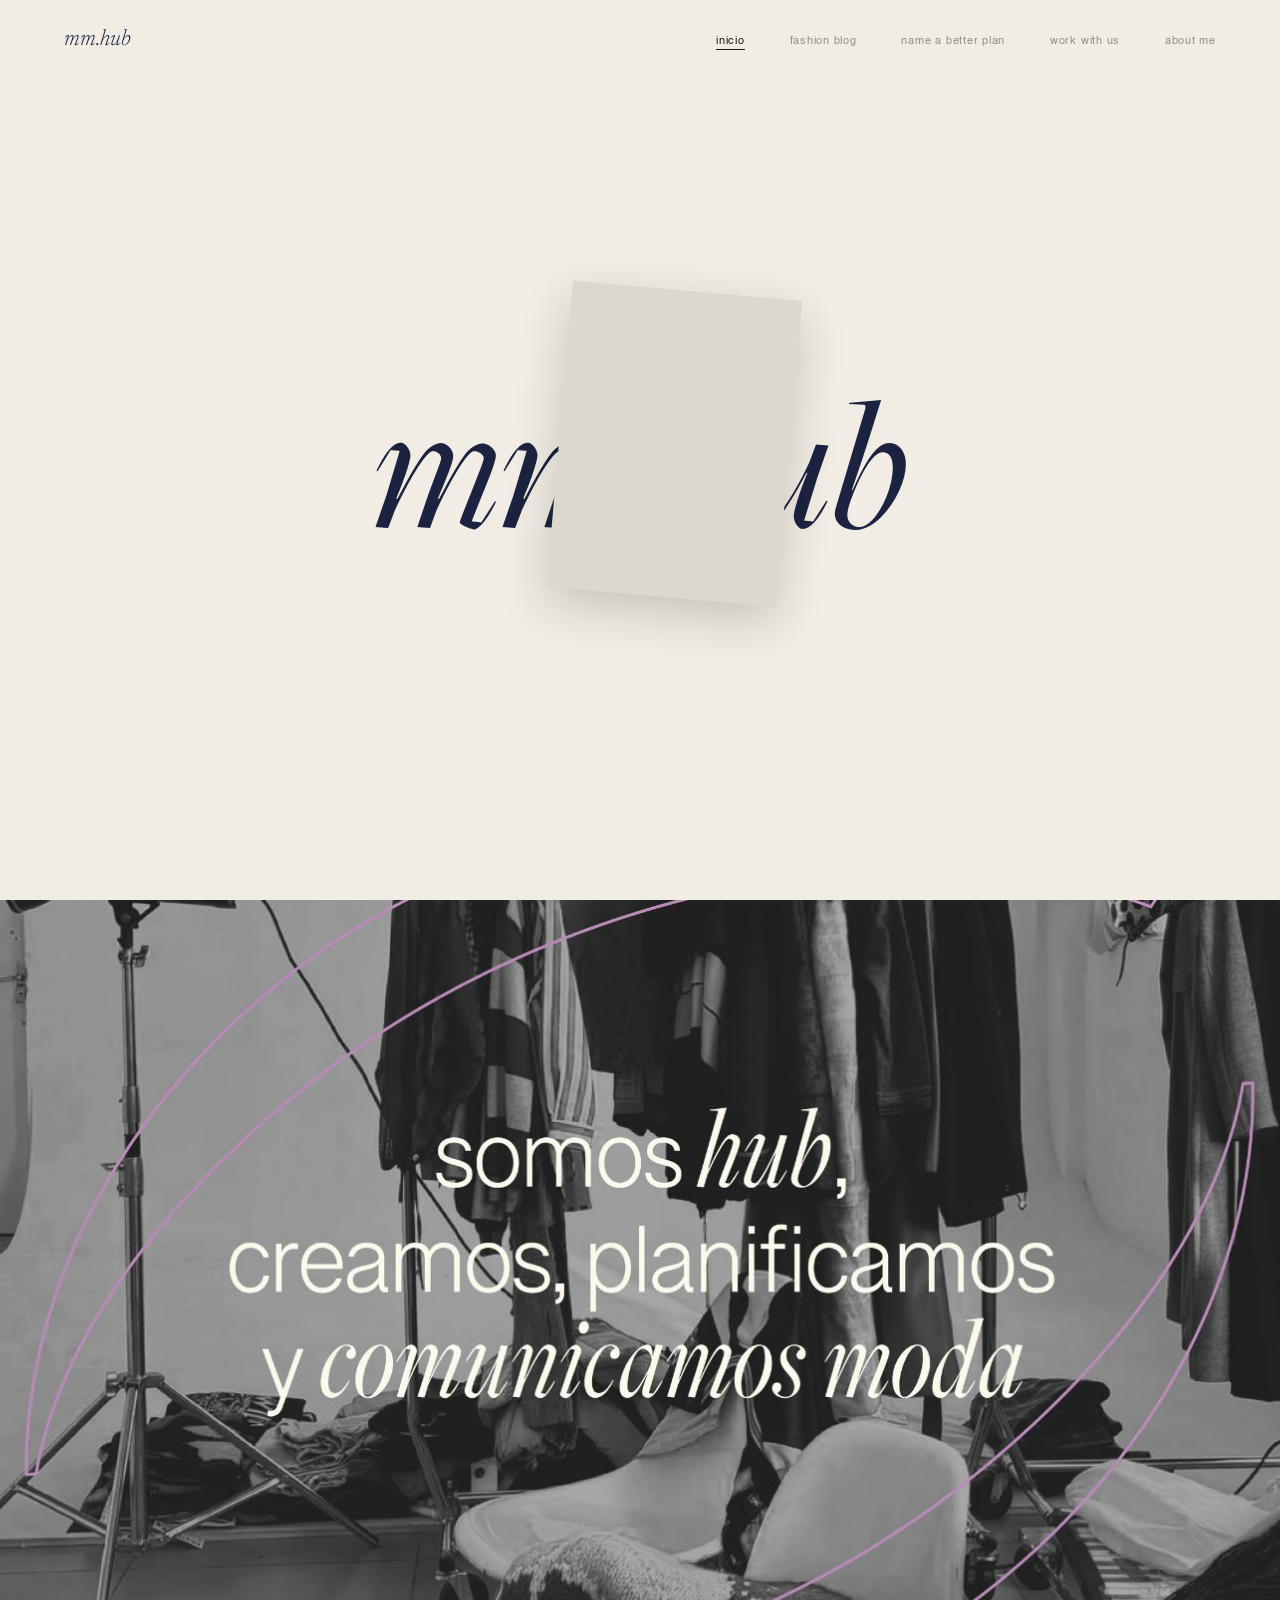
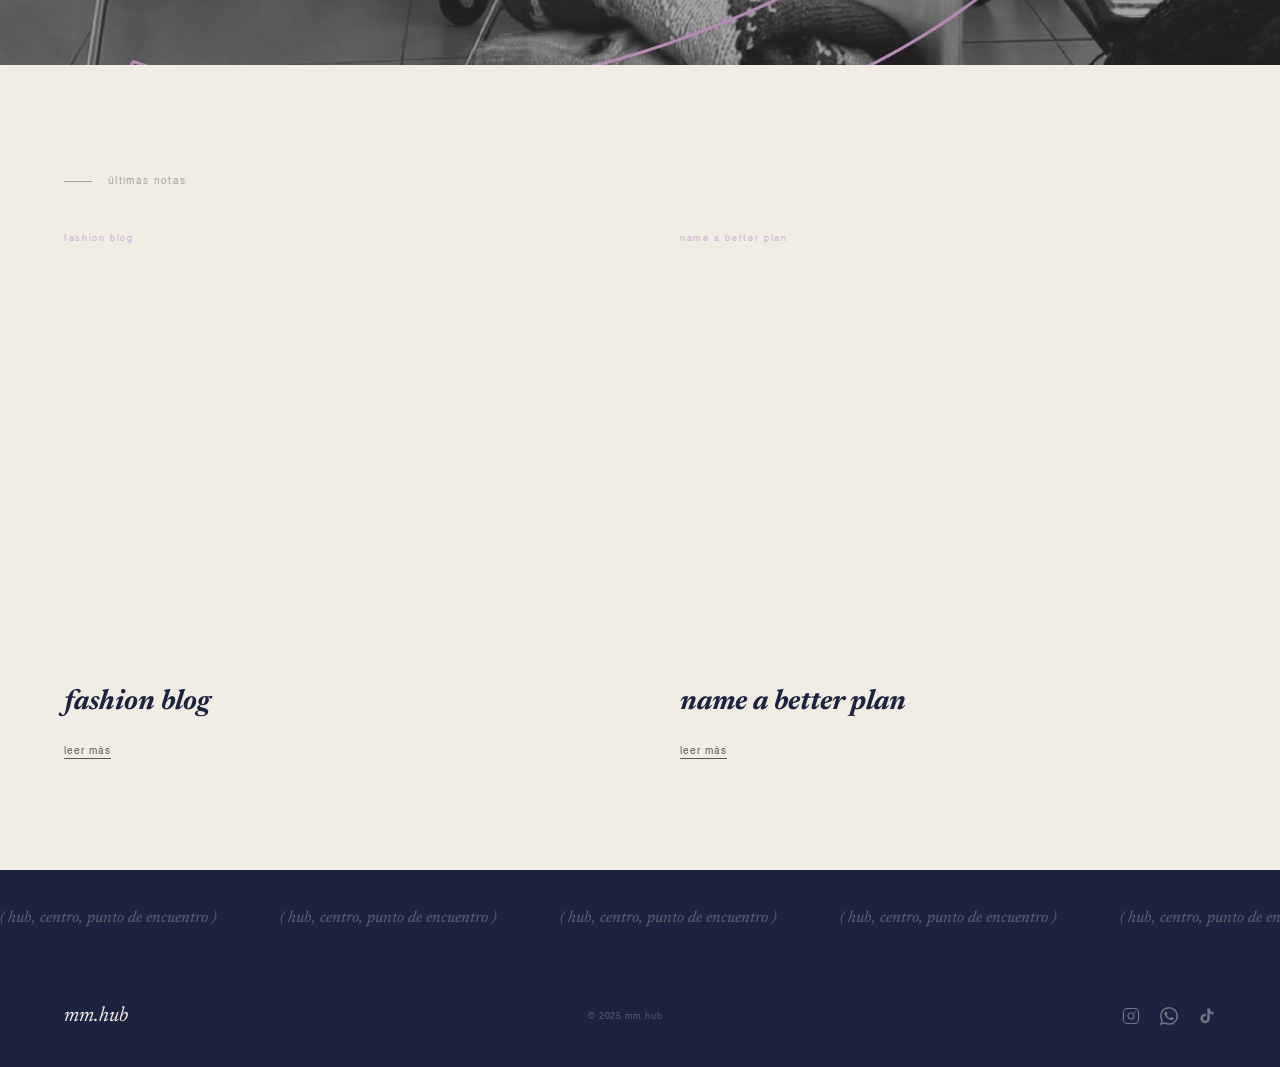
==== commit f776469b: "lema: remove overlay and curves, show photo only Co-Authored-By: Claude Sonnet 4.6 <noreply@anthropi" ====
--- a/index.html
+++ b/index.html
@@ -32,12 +32,6 @@
 
   <!-- LEMA -->
   <div class="lema">
-    <div class="lema__overlay"></div>
-    <svg class="lema__curves" viewBox="0 0 1200 700" fill="none" xmlns="http://www.w3.org/2000/svg" preserveAspectRatio="xMidYMid slice">
-      <ellipse cx="300" cy="350" rx="350" ry="550" stroke="#C9A8D4" stroke-width="1" transform="rotate(-25 300 350)"/>
-      <ellipse cx="900" cy="350" rx="280" ry="420" stroke="#C9A8D4" stroke-width="0.7" transform="rotate(20 900 350)"/>
-      <ellipse cx="600" cy="150" rx="180" ry="300" stroke="#C9A8D4" stroke-width="0.4" transform="rotate(-10 600 150)"/>
-    </svg>
   </div>
 
   <!-- BLOG PREVIEW -->
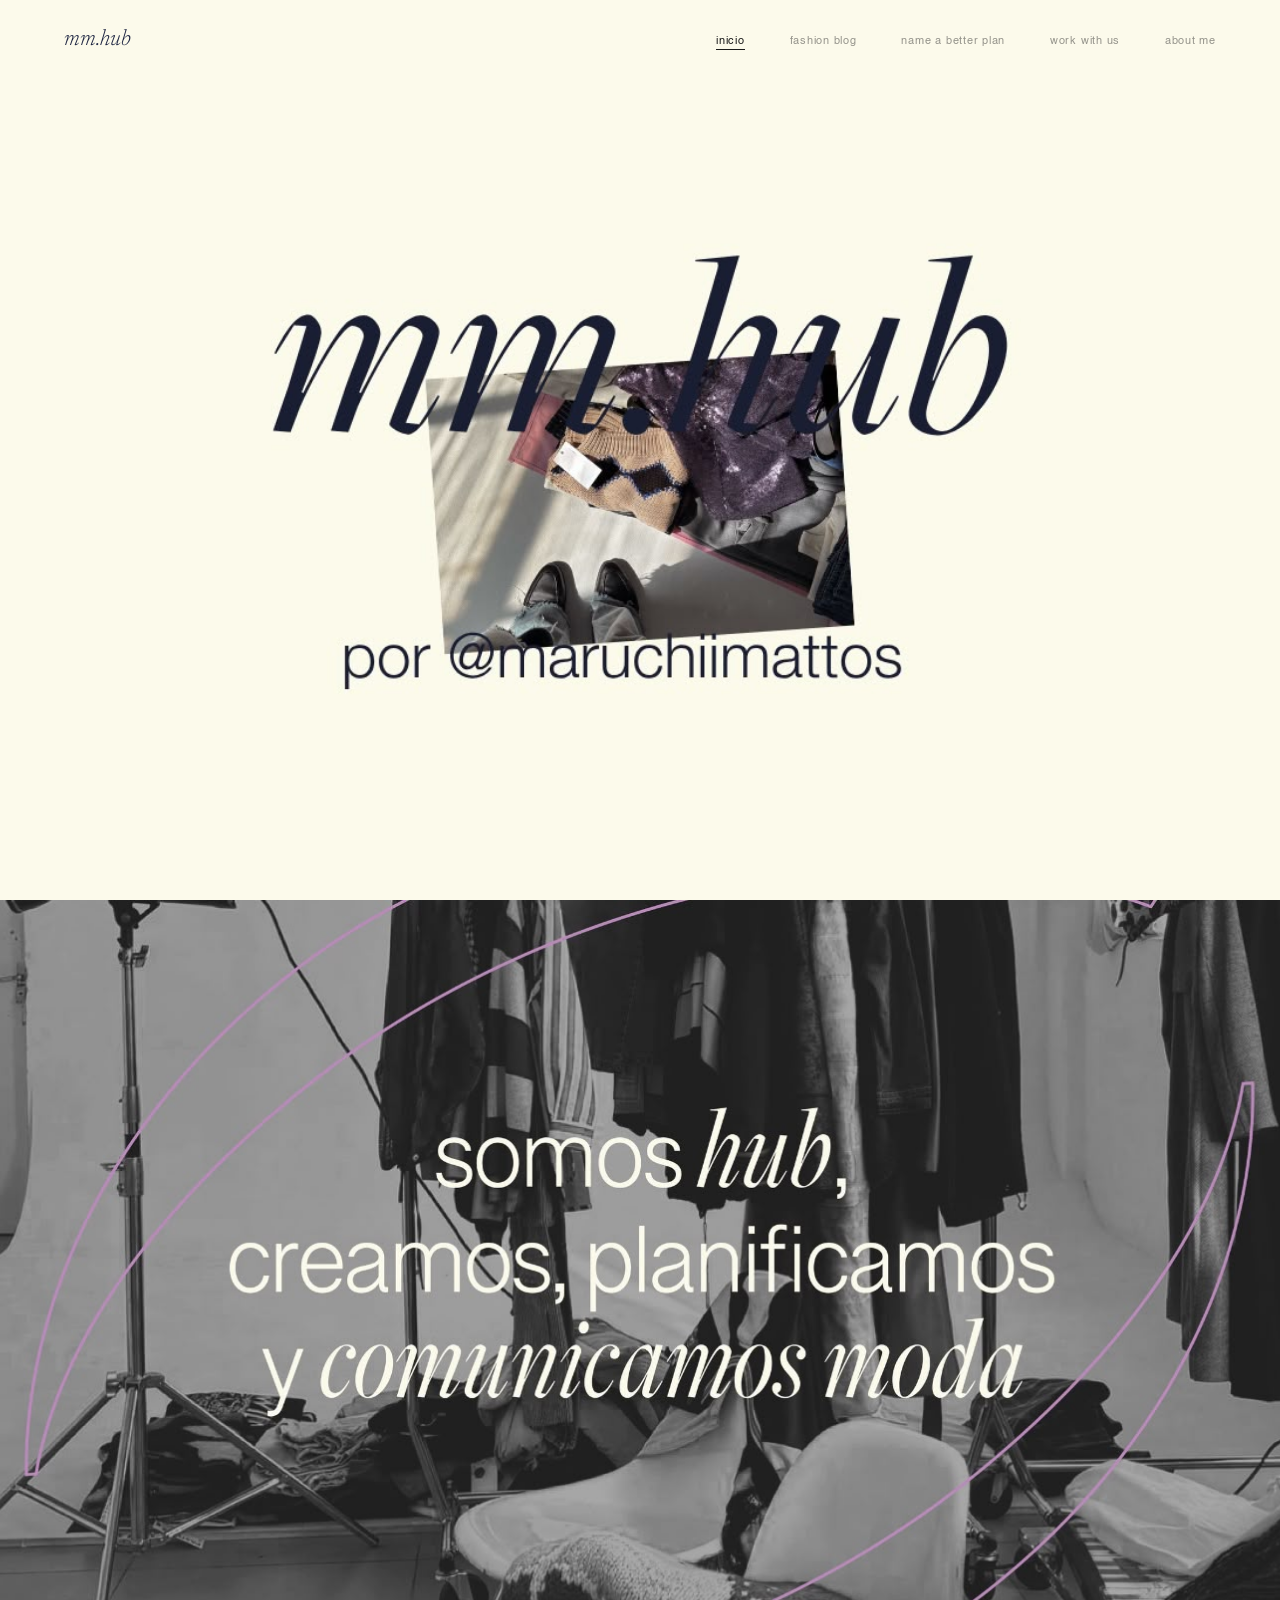
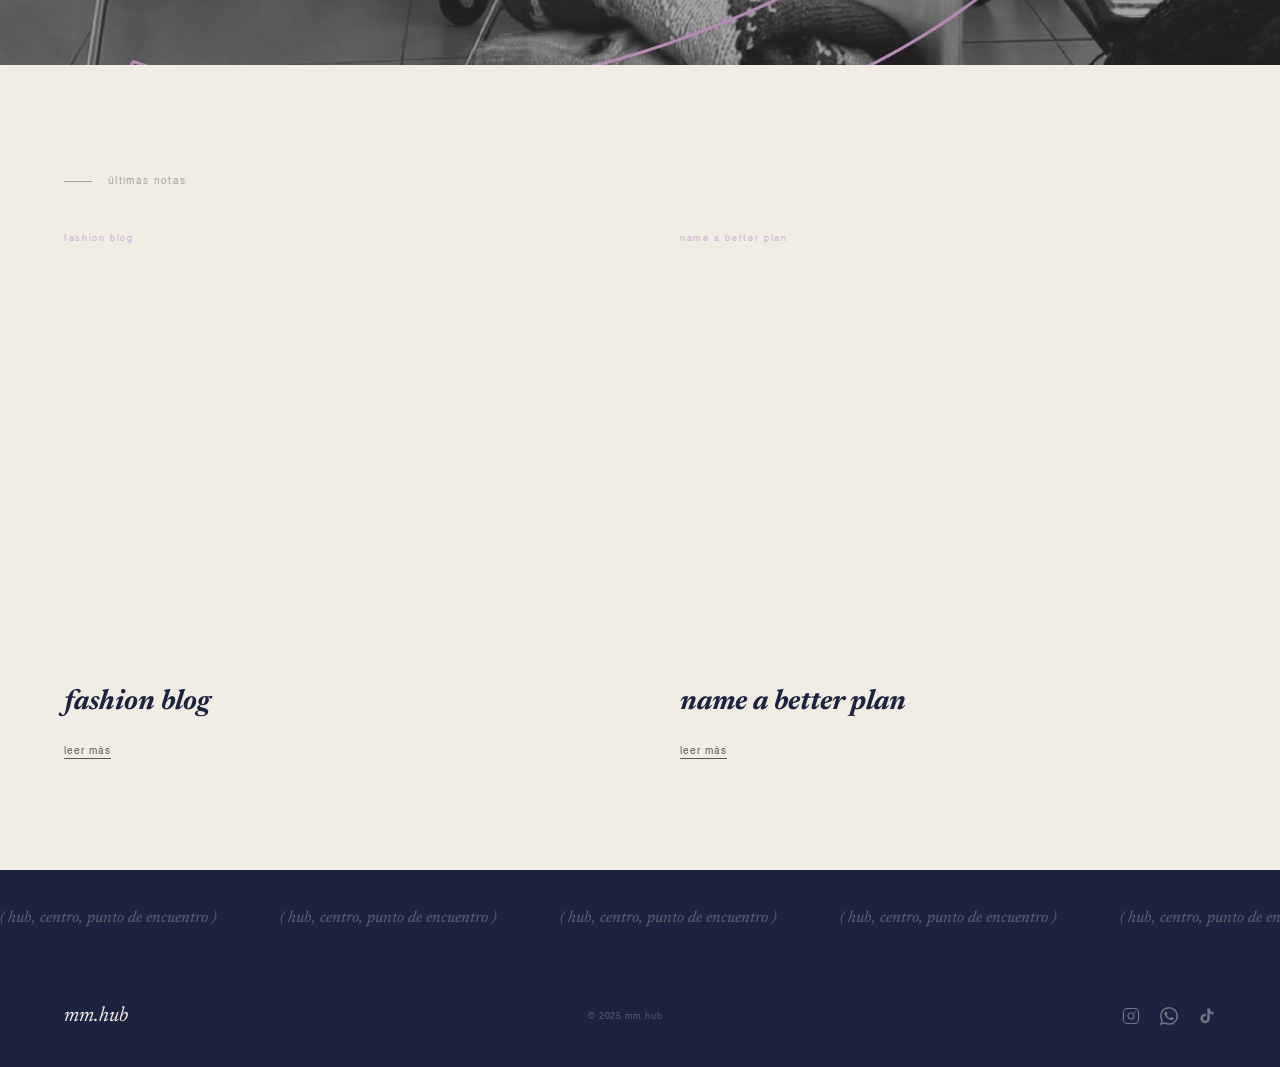
==== commit 6e0db9aa: "hero: replace with full-viewport cacarica photo, remove title and placeholder Co-Authored-By: Claude" ====
--- a/index.html
+++ b/index.html
@@ -23,11 +23,7 @@
 
   <!-- HERO -->
   <section class="home-hero">
-    <h1 class="home-hero__title">mm hub</h1>
-    <div class="home-hero__photo-wrap">
-      <img class="home-hero__photo-img" src="assets/images/hero-photo.jpg" alt="mm.hub" onerror="this.style.opacity='0'"/>
-    </div>
-    <p class="home-hero__handle">por @<span style="letter-spacing:0">maruchiimattos</span></p>
+    <img class="home-hero__fullimg" src="assets/images/cacarica.jpeg" alt="mm.hub"/>
   </section>
 
   <!-- LEMA -->
--- a/assets/css/style.css
+++ b/assets/css/style.css
@@ -99,16 +99,17 @@
 
 /* ── HOME HERO ── */
 .home-hero {
-  min-height: 100vh;
-  display: flex;
-  flex-direction: column;
-  align-items: center;
-  justify-content: center;
-  background: var(--cream);
-  padding: 10rem 4rem 6rem;
-  text-align: center;
+  width: 100%;
   position: relative;
   overflow: hidden;
+  line-height: 0;
+}
+.home-hero__fullimg {
+  width: 100%;
+  height: 100vh;
+  object-fit: cover;
+  object-position: center;
+  display: block;
 }
 .home-hero__title {
   font-family: 'MMSerif', Georgia, sans-serif;
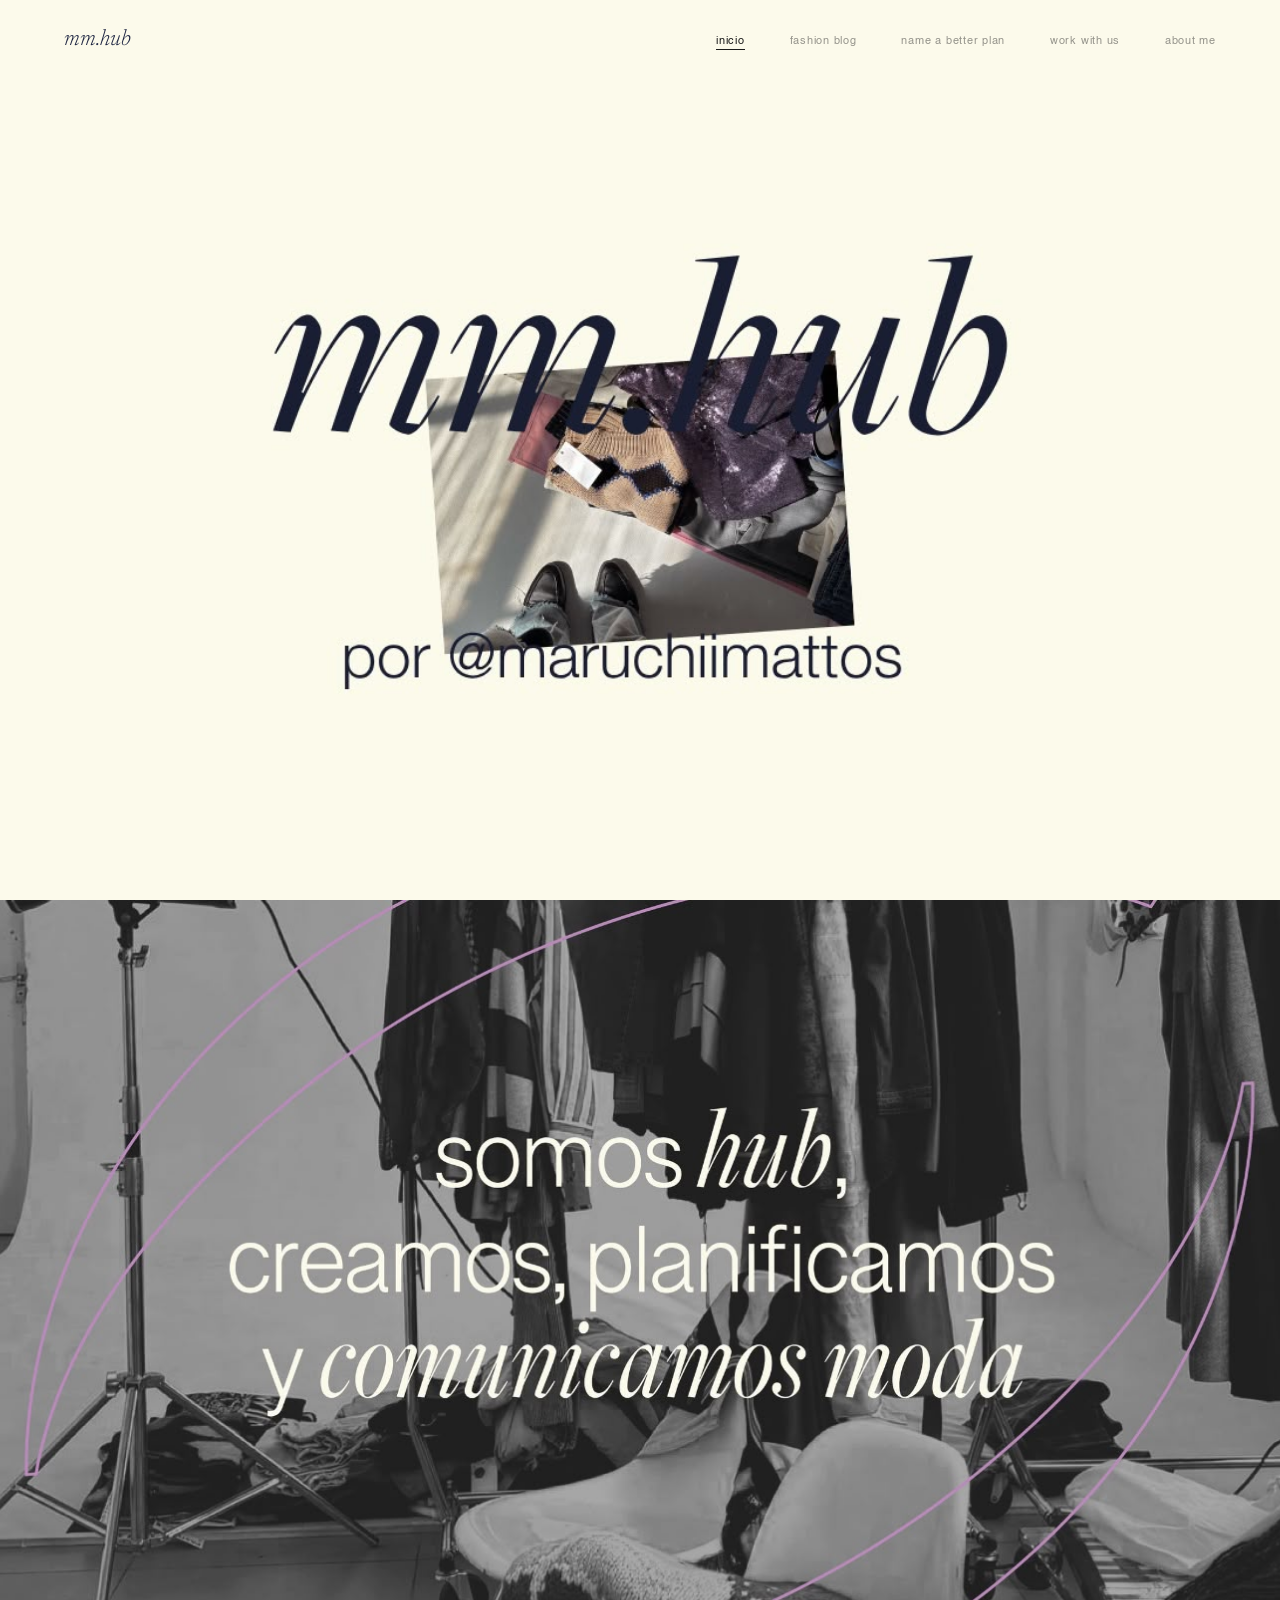
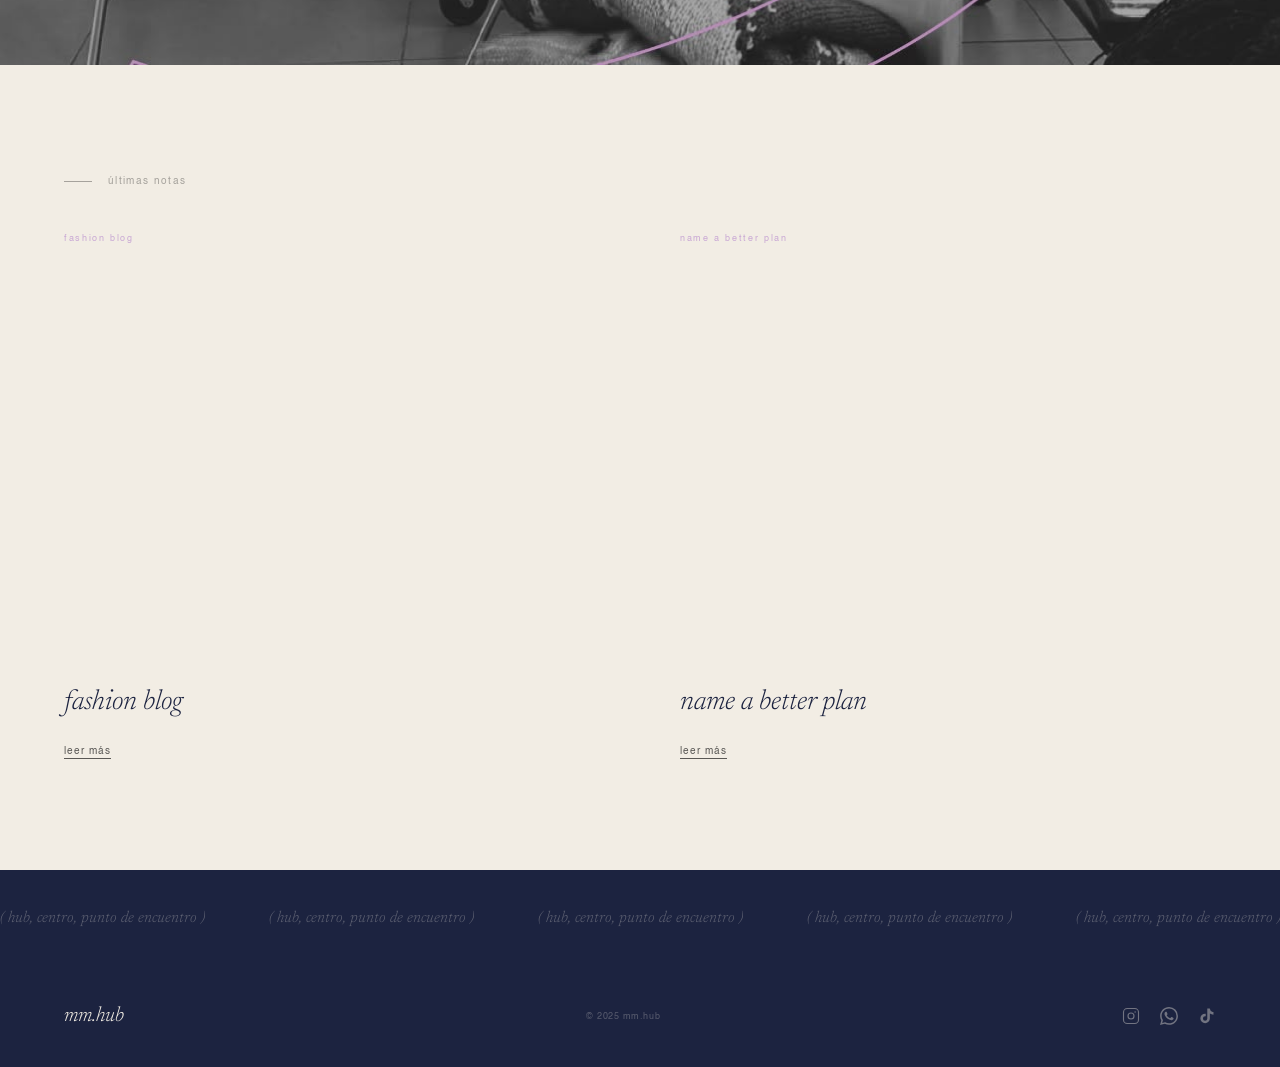
==== commit 54471671: "fix: use sheet GIDs instead of names to prevent Google Sheets fallback to wrong tab" ====
--- a/index.html
+++ b/index.html
@@ -90,13 +90,13 @@
   <script src="assets/js/blog-loader.js"></script>
   <script>
     loadHomePreview(
-      "fashion_blog",
+      "0",
       document.getElementById("fb-title"),
       document.getElementById("fb-excerpt"),
       document.getElementById("fb-img-wrap")
     );
     loadHomePreview(
-      "name_a_better_plan",
+      "1777236772",
       document.getElementById("nb-title"),
       document.getElementById("nb-excerpt"),
       document.getElementById("nb-img-wrap")
--- a/assets/css/style.css
+++ b/assets/css/style.css
@@ -185,7 +185,9 @@
   line-height: 1.2;
 }
 .lema__text em {
-  font-family: var(--ff-display);
+  font-family: 'Newsreader', Georgia, sans-serif;
+  font-weight: 300;
+  font-optical-sizing: none;
   font-style: italic;
 }
 
@@ -236,7 +238,9 @@
 }
 .home-blog__img:hover img { transform: scale(1.03); }
 .home-blog__title {
-  font-family: var(--ff-display);
+  font-family: 'Newsreader', Georgia, sans-serif;
+  font-weight: 300;
+  font-optical-sizing: none;
   font-style: italic;
   font-size: 1.75rem;
   color: var(--navy);
@@ -272,7 +276,9 @@
   animation: marquee 28s linear infinite;
 }
 .marquee-band__item {
-  font-family: var(--ff-display);
+  font-family: 'Newsreader', Georgia, sans-serif;
+  font-weight: 300;
+  font-optical-sizing: none;
   font-style: italic;
   font-size: 1rem;
   color: var(--cream);
@@ -313,7 +319,9 @@
   margin-bottom: 2rem;
 }
 .blog-featured__title {
-  font-family: var(--ff-display);
+  font-family: 'Newsreader', Georgia, sans-serif;
+  font-weight: 300;
+  font-optical-sizing: none;
   font-style: italic;
   font-size: clamp(2rem, 4vw, 3.8rem);
   color: var(--navy);
@@ -372,7 +380,9 @@
   margin-bottom: 0.45rem;
 }
 .blog-card__title {
-  font-family: var(--ff-display);
+  font-family: 'Newsreader', Georgia, sans-serif;
+  font-weight: 300;
+  font-optical-sizing: none;
   font-style: italic;
   font-size: 1.18rem;
   color: var(--navy);
@@ -397,7 +407,9 @@
   padding: 9rem 4rem 4rem;
 }
 .work-intro__title {
-  font-family: var(--ff-display);
+  font-family: 'Newsreader', Georgia, sans-serif;
+  font-weight: 300;
+  font-optical-sizing: none;
   font-style: italic;
   font-size: clamp(3rem, 7vw, 6rem);
   color: var(--navy);
@@ -427,14 +439,18 @@
 }
 .accordion__trigger:hover { background: rgba(26,26,26,0.02); }
 .accordion__num {
-  font-family: var(--ff-display);
+  font-family: 'Newsreader', Georgia, sans-serif;
+  font-weight: 300;
+  font-optical-sizing: none;
   font-style: italic;
   font-size: 2rem;
   color: var(--lavender);
   line-height: 1;
 }
 .accordion__name {
-  font-family: var(--ff-display);
+  font-family: 'Newsreader', Georgia, sans-serif;
+  font-weight: 300;
+  font-optical-sizing: none;
   font-style: italic;
   font-size: clamp(1.4rem, 2.5vw, 2rem);
   color: var(--navy);
@@ -496,6 +512,101 @@
 
 /* ── ABOUT ME ── */
 .about-page { background: var(--cream); }
+
+.about-fullpage {
+  background: var(--cream);
+  padding-top: 6rem;
+}
+.about-portrait {
+  display: grid;
+  grid-template-columns: 1fr auto 1fr;
+  align-items: center;
+  padding: 4rem 6rem;
+  gap: 3rem;
+}
+.about-portrait__label {
+  font-family: var(--ff-sans);
+  font-size: 0.82rem;
+  letter-spacing: 0.04em;
+  color: var(--black);
+  opacity: 0.45;
+  text-align: center;
+}
+.about-portrait__img {
+  width: clamp(240px, 22vw, 320px);
+  display: block;
+  object-fit: cover;
+}
+.about-bio {
+  max-width: 820px;
+  margin: 0 auto;
+  padding: 2rem 4rem 0;
+  font-size: 0.88rem;
+  line-height: 2;
+  opacity: 0.65;
+  text-align: justify;
+  color: var(--black);
+}
+.about-simple {
+  display: flex;
+  flex-direction: column;
+  align-items: center;
+  padding: 6rem 2rem 0;
+  background: var(--cream);
+}
+.about-simple__img {
+  width: min(820px, 82vw);
+  display: block;
+}
+.about-simple__btns {
+  display: flex;
+  gap: 1rem;
+  flex-wrap: wrap;
+  justify-content: center;
+  padding: 3rem 2rem 5rem;
+}
+.about-split__hi {
+  font-family: 'Newsreader', Georgia, sans-serif;
+  font-weight: 300;
+  font-style: italic;
+  font-optical-sizing: none;
+  font-size: clamp(1.8rem, 3vw, 2.8rem);
+  color: var(--navy);
+  opacity: 0.5;
+  margin: 0;
+}
+.about-split__name {
+  font-family: 'Newsreader', Georgia, sans-serif;
+  font-weight: 300;
+  font-style: italic;
+  font-optical-sizing: none;
+  font-size: clamp(2.8rem, 4.5vw, 4.2rem);
+  color: var(--navy);
+  line-height: 1.1;
+  margin: 0;
+}
+.about-split__bio {
+  font-family: var(--ff-sans);
+  font-size: clamp(0.85rem, 1.1vw, 1rem);
+  line-height: 1.95;
+  color: var(--black);
+  opacity: 0.6;
+  max-width: 480px;
+  margin: 0;
+}
+.about-split__btns {
+  display: flex;
+  gap: 1rem;
+  flex-wrap: wrap;
+  padding-top: 1rem;
+}
+.about-fullpage__btns {
+  display: flex;
+  gap: 1rem;
+  flex-wrap: wrap;
+  justify-content: center;
+  padding: 3.5rem 2rem 5rem;
+}
 .about-hero {
   display: grid;
   grid-template-columns: 1fr 1fr;
@@ -515,7 +626,9 @@
   justify-content: center;
 }
 .about-hero__hi {
-  font-family: var(--ff-display);
+  font-family: 'Newsreader', Georgia, sans-serif;
+  font-weight: 300;
+  font-optical-sizing: none;
   font-style: italic;
   font-size: clamp(4rem, 8vw, 7rem);
   color: var(--navy);
@@ -569,7 +682,9 @@
   justify-content: space-between;
 }
 .footer__logo {
-  font-family: var(--ff-display);
+  font-family: 'Newsreader', Georgia, sans-serif;
+  font-weight: 300;
+  font-optical-sizing: none;
   font-style: italic;
   font-size: 1.3rem;
   color: var(--cream);
@@ -637,8 +752,10 @@
   margin-bottom: 1rem;
 }
 .post-title {
-  font-family: var(--ff-display);
-  font-style: italic;
+  font-family: 'Newsreader', Georgia, sans-serif;
+  font-style: italic;
+  font-weight: 300;
+  font-optical-sizing: none;
   font-size: clamp(2.2rem, 5vw, 3.8rem);
   color: var(--navy);
   line-height: 1.05;
@@ -655,11 +772,14 @@
   line-height: 2.1;
   opacity: 0.7;
   color: var(--black);
+  text-align: justify;
 }
 .post-empty {
   padding: 8rem 3rem;
   text-align: center;
-  font-family: var(--ff-display);
+  font-family: 'Newsreader', Georgia, sans-serif;
+  font-weight: 300;
+  font-optical-sizing: none;
   font-style: italic;
   font-size: 1.2rem;
   opacity: 0.4;
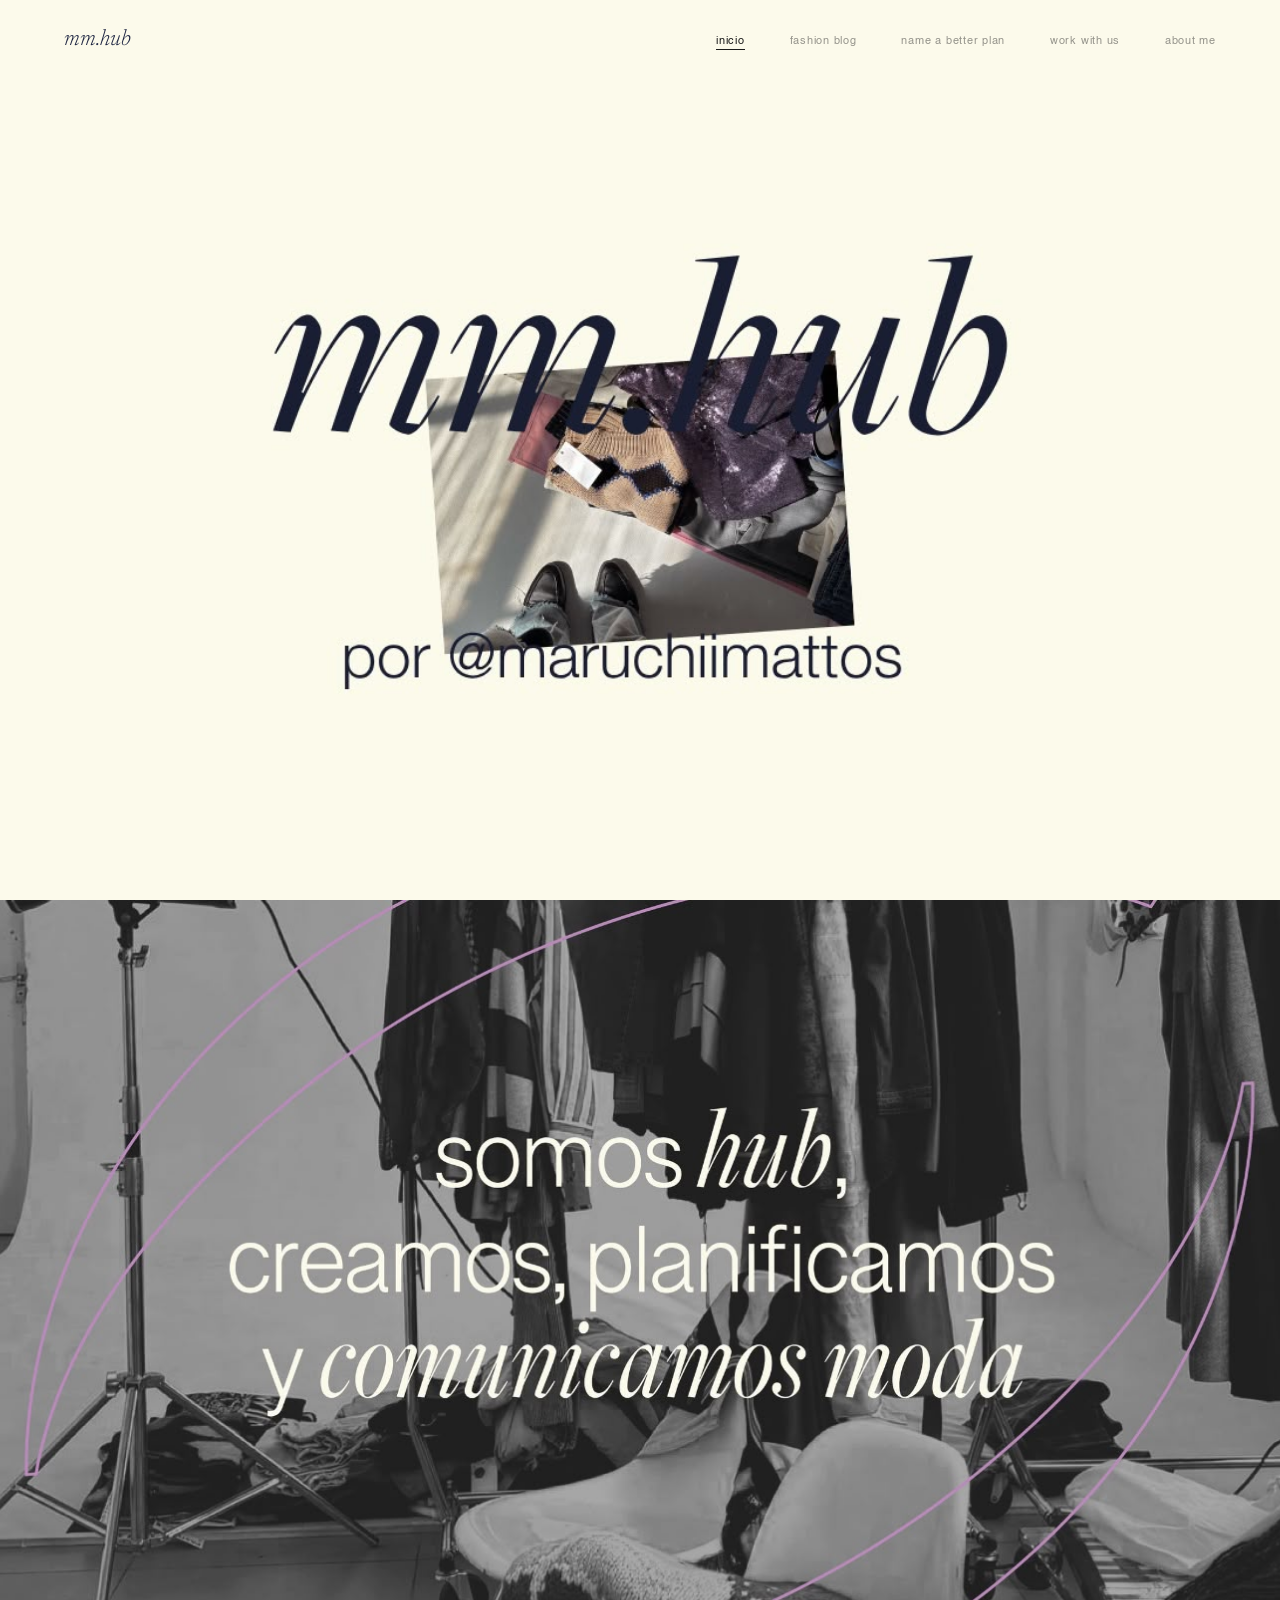
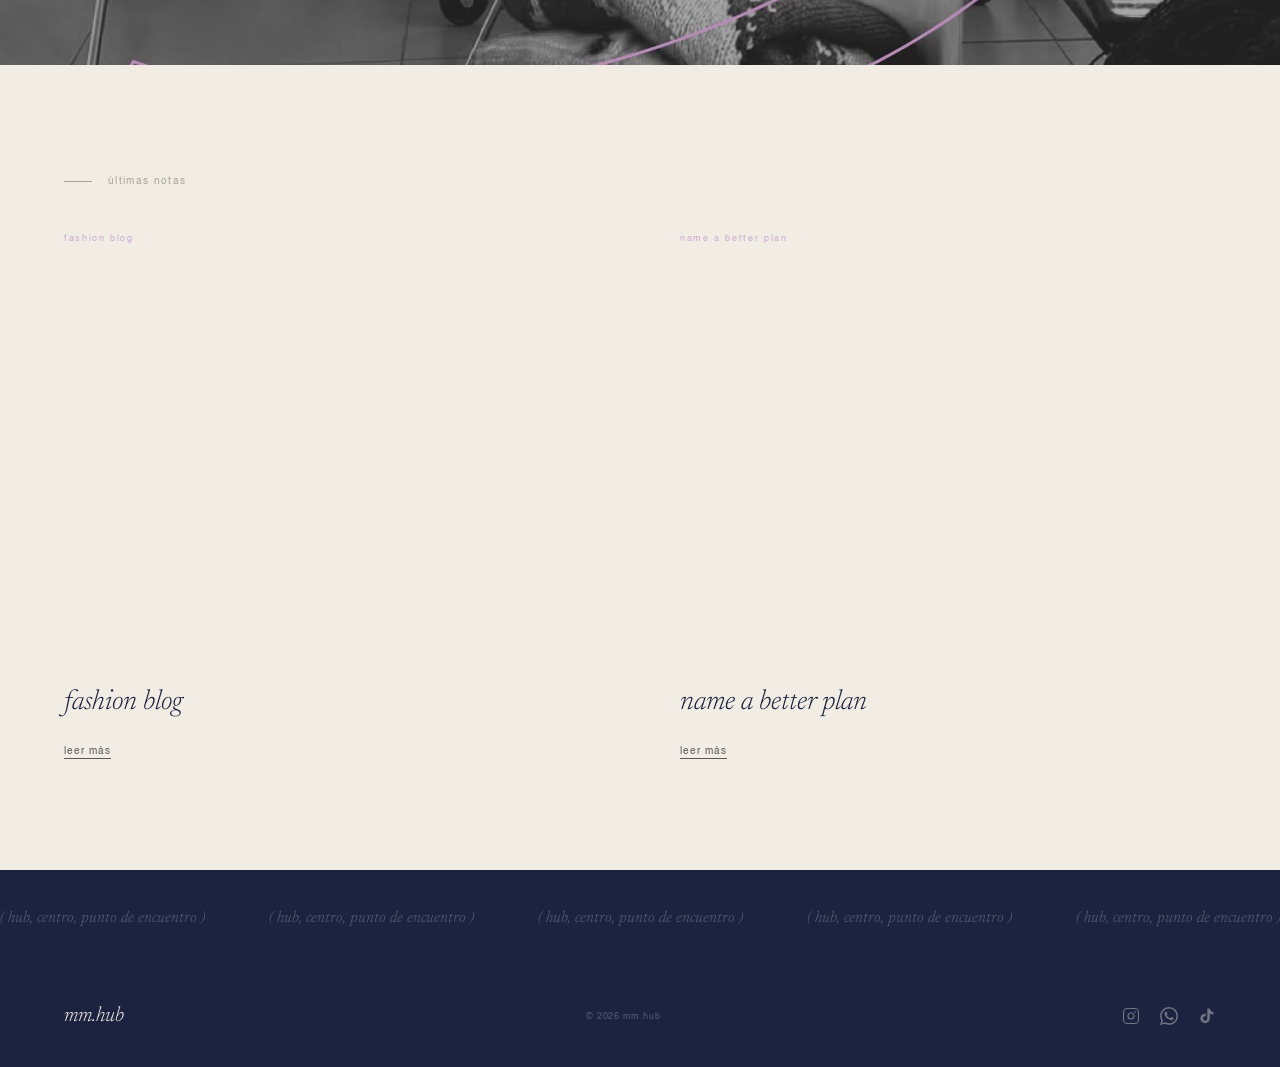
==== commit 8ebd2cbb: "fix: update footer year to 2026, auto-link @mentions to Instagram in post text" ====
--- a/index.html
+++ b/index.html
@@ -72,7 +72,7 @@
 
   <footer class="footer">
     <span class="footer__logo">mm.hub</span>
-    <span class="footer__copy">© 2025 mm.hub</span>
+    <span class="footer__copy">© 2026 mm.hub</span>
     <div class="footer__socials">
       <a href="https://www.instagram.com/maruchiimattos/" target="_blank" rel="noopener" class="footer__social" aria-label="Instagram">
         <svg width="18" height="18" viewBox="0 0 24 24" fill="none" stroke="currentColor" stroke-width="1.5" stroke-linecap="round" stroke-linejoin="round"><rect x="2" y="2" width="20" height="20" rx="5"/><circle cx="12" cy="12" r="4"/><circle cx="17.5" cy="6.5" r="1" fill="currentColor" stroke="none"/></svg>
@@ -90,7 +90,7 @@
   <script src="assets/js/blog-loader.js"></script>
   <script>
     loadHomePreview(
-      "0",
+      "fashion_blog",
       document.getElementById("fb-title"),
       document.getElementById("fb-excerpt"),
       document.getElementById("fb-img-wrap")
--- a/assets/css/style.css
+++ b/assets/css/style.css
@@ -715,24 +715,28 @@
   font-size: 1.4rem; color: var(--navy); opacity: 0.35;
 }
 
-.post-hero {
-  width: 100%;
-  max-height: 70vh;
+.post-split {
+  display: grid;
+  grid-template-columns: 1fr 1fr;
+  padding-top: 5rem;
+  min-height: calc(100vh - 5rem);
+}
+.post-split__img {
+  position: sticky;
+  top: 5rem;
+  align-self: start;
+  height: calc(100vh - 5rem);
   overflow: hidden;
-  padding-top: 5rem;
-}
-.post-hero__img {
-  width: 100%;
-  max-height: 65vh;
-  object-fit: cover;
-  object-position: center top;
+}
+.post-split__img img {
+  width: 100%;
+  height: 100%;
+  object-fit: cover;
+  object-position: center;
   display: block;
 }
-
-.post-body {
-  max-width: 720px;
-  margin: 0 auto;
-  padding: 4rem 2rem 8rem;
+.post-split__content {
+  padding: 5rem 4.5rem 8rem;
 }
 .post-back {
   display: inline-block;
@@ -774,6 +778,13 @@
   color: var(--black);
   text-align: justify;
 }
+.post-mention {
+  color: var(--navy);
+  opacity: 1;
+  border-bottom: 1px solid currentColor;
+  transition: opacity 0.2s;
+}
+.post-mention:hover { opacity: 0.6; }
 .post-empty {
   padding: 8rem 3rem;
   text-align: center;
